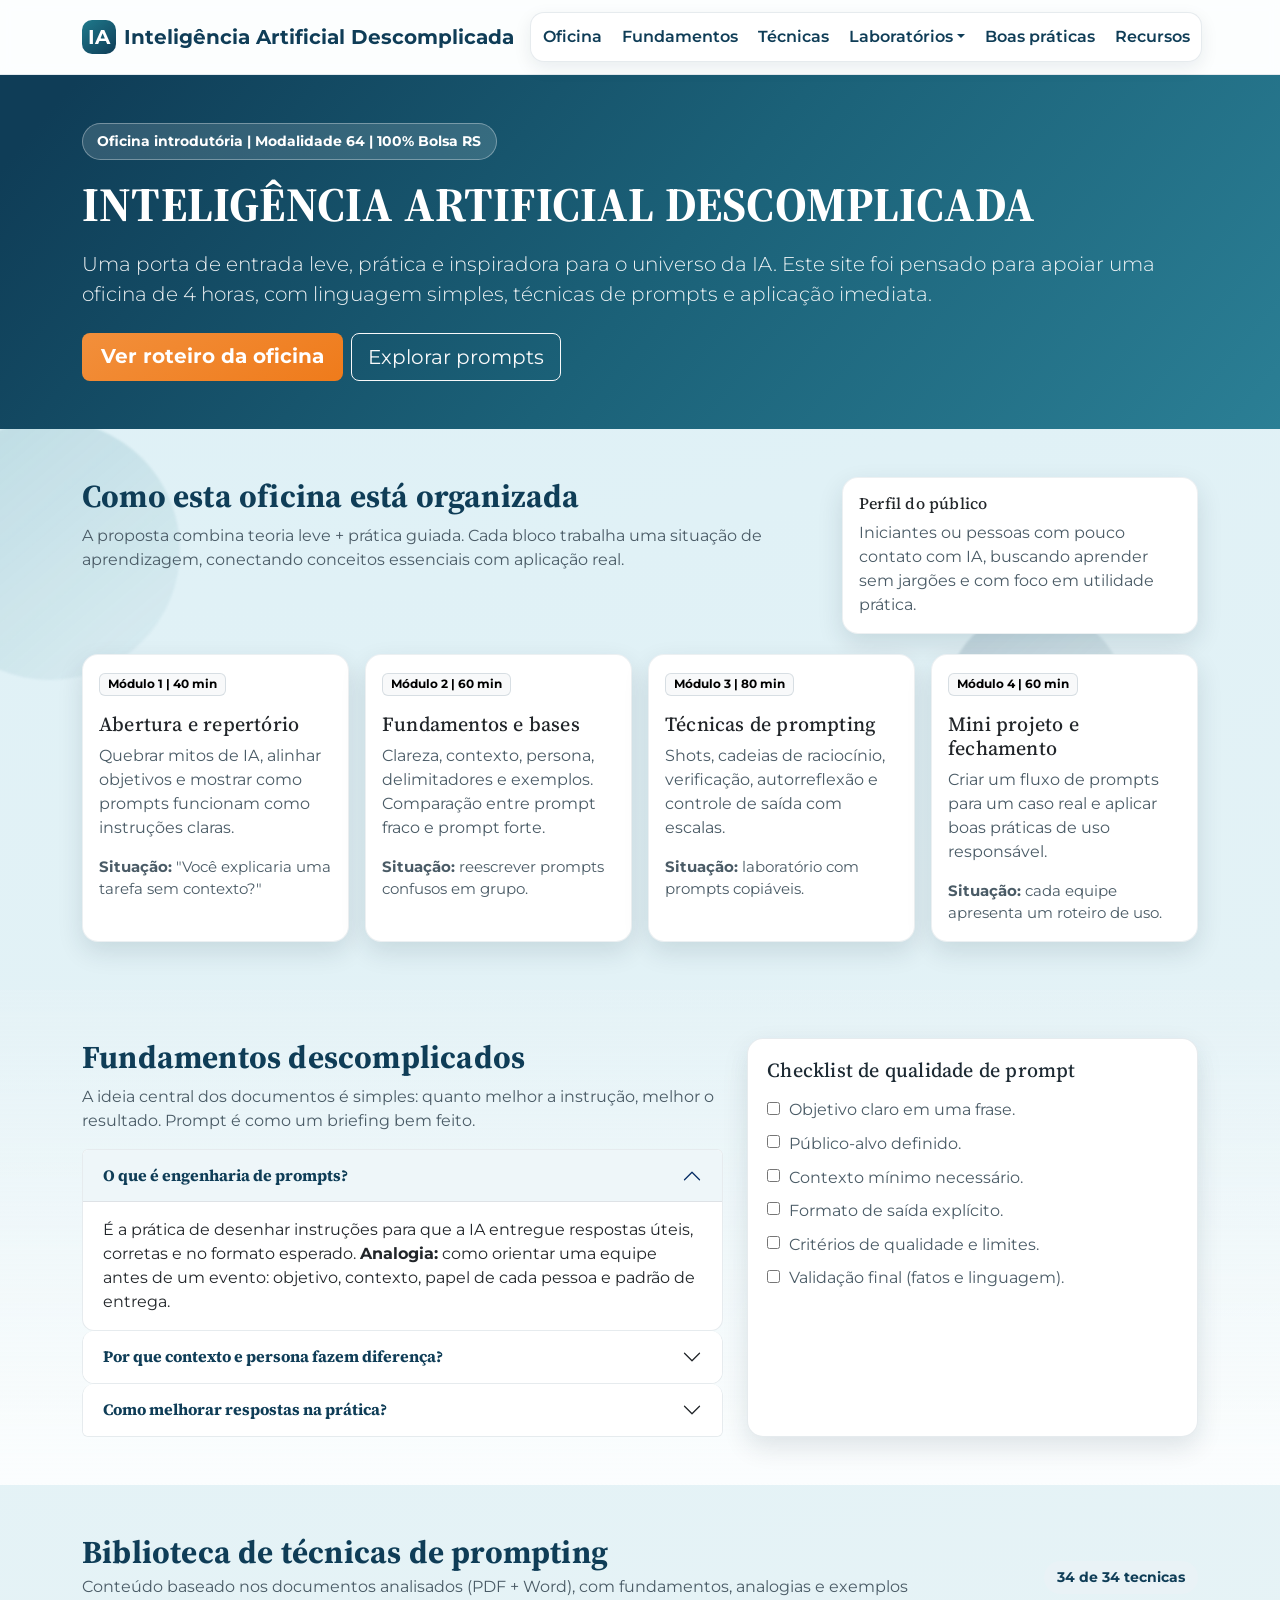
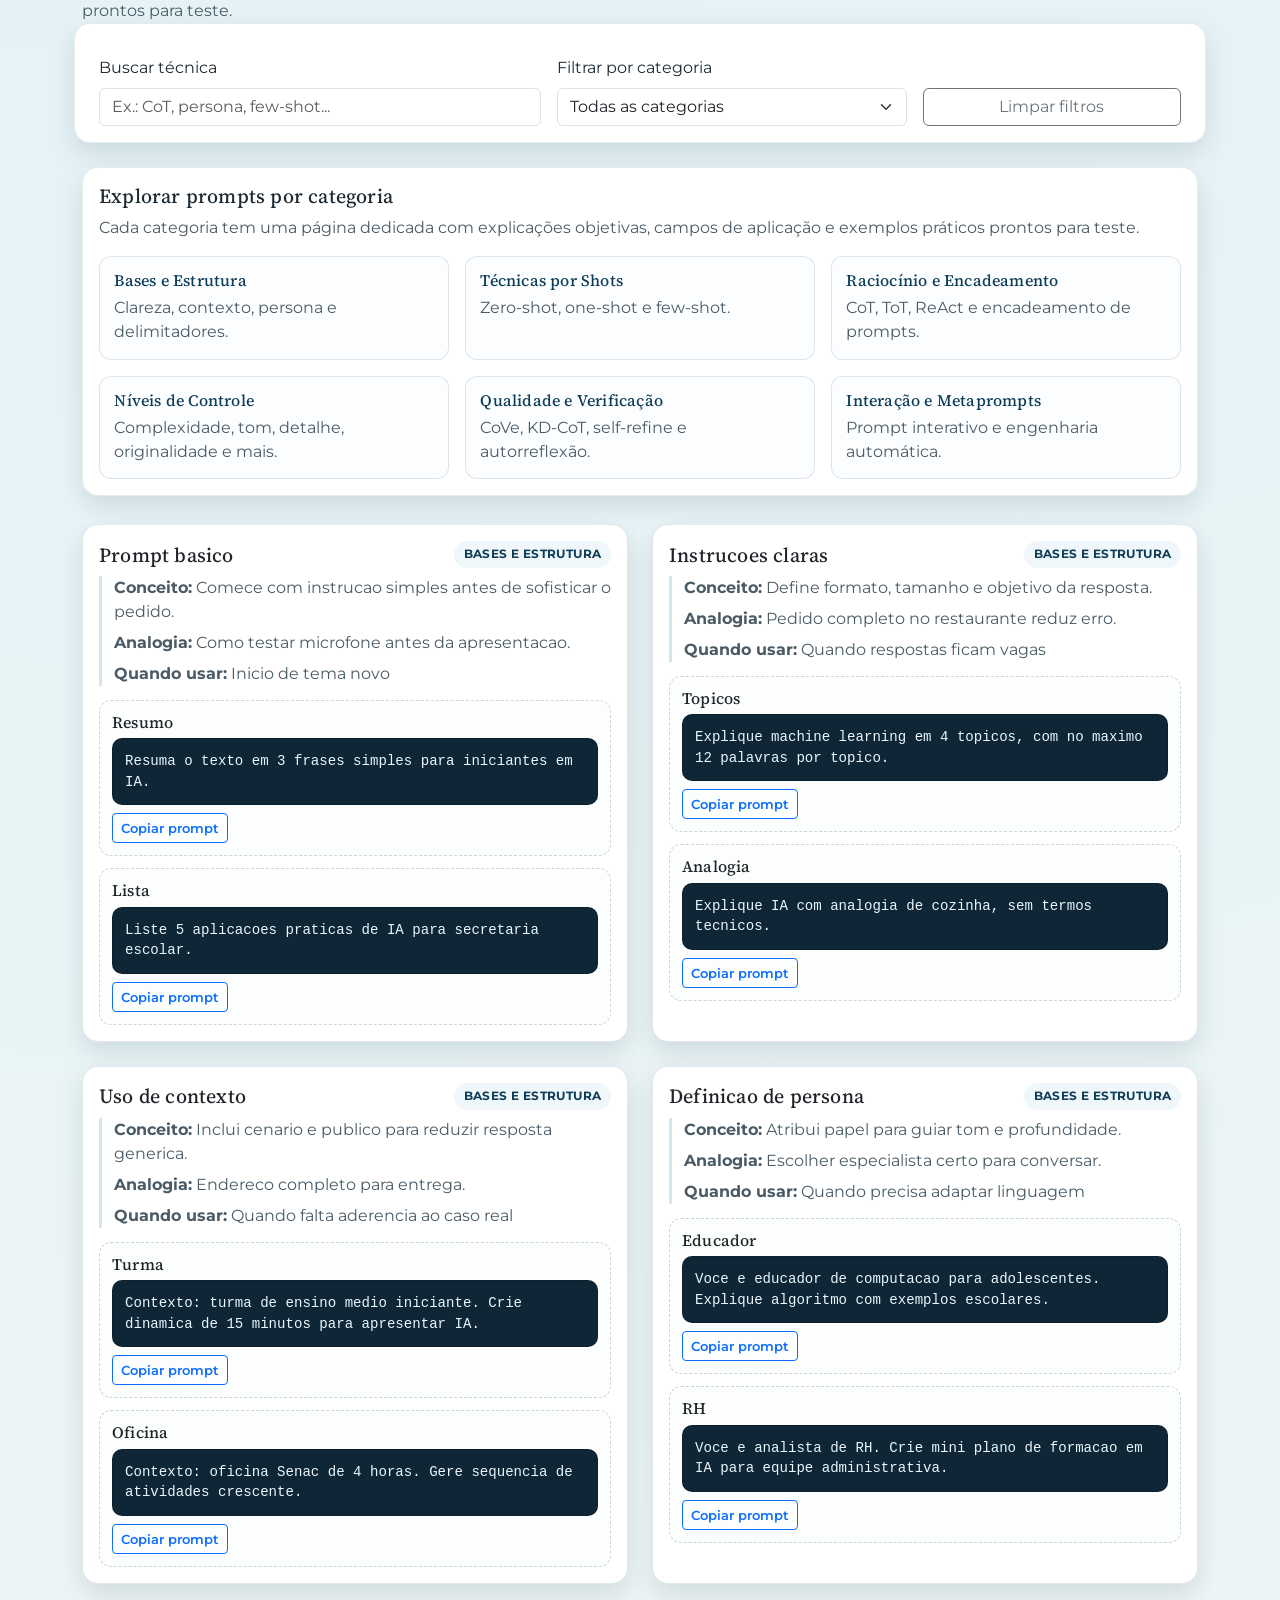
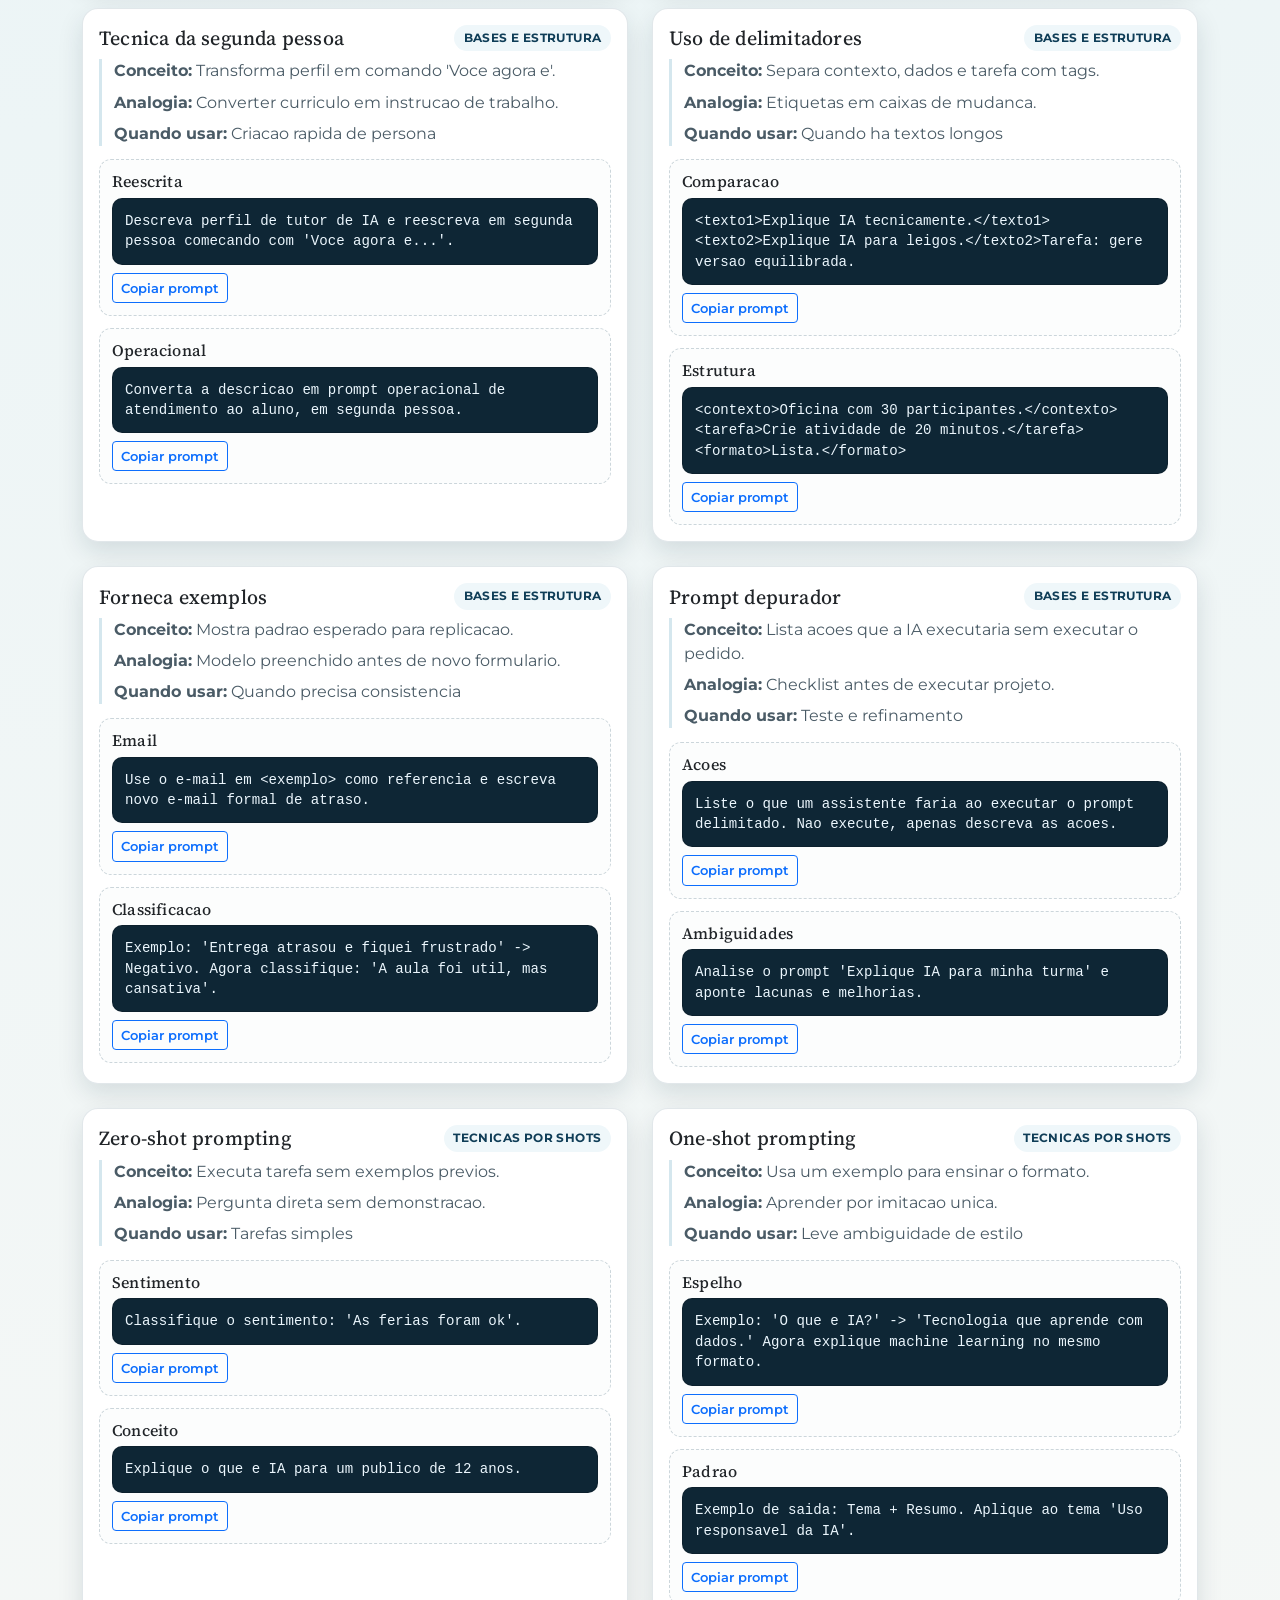
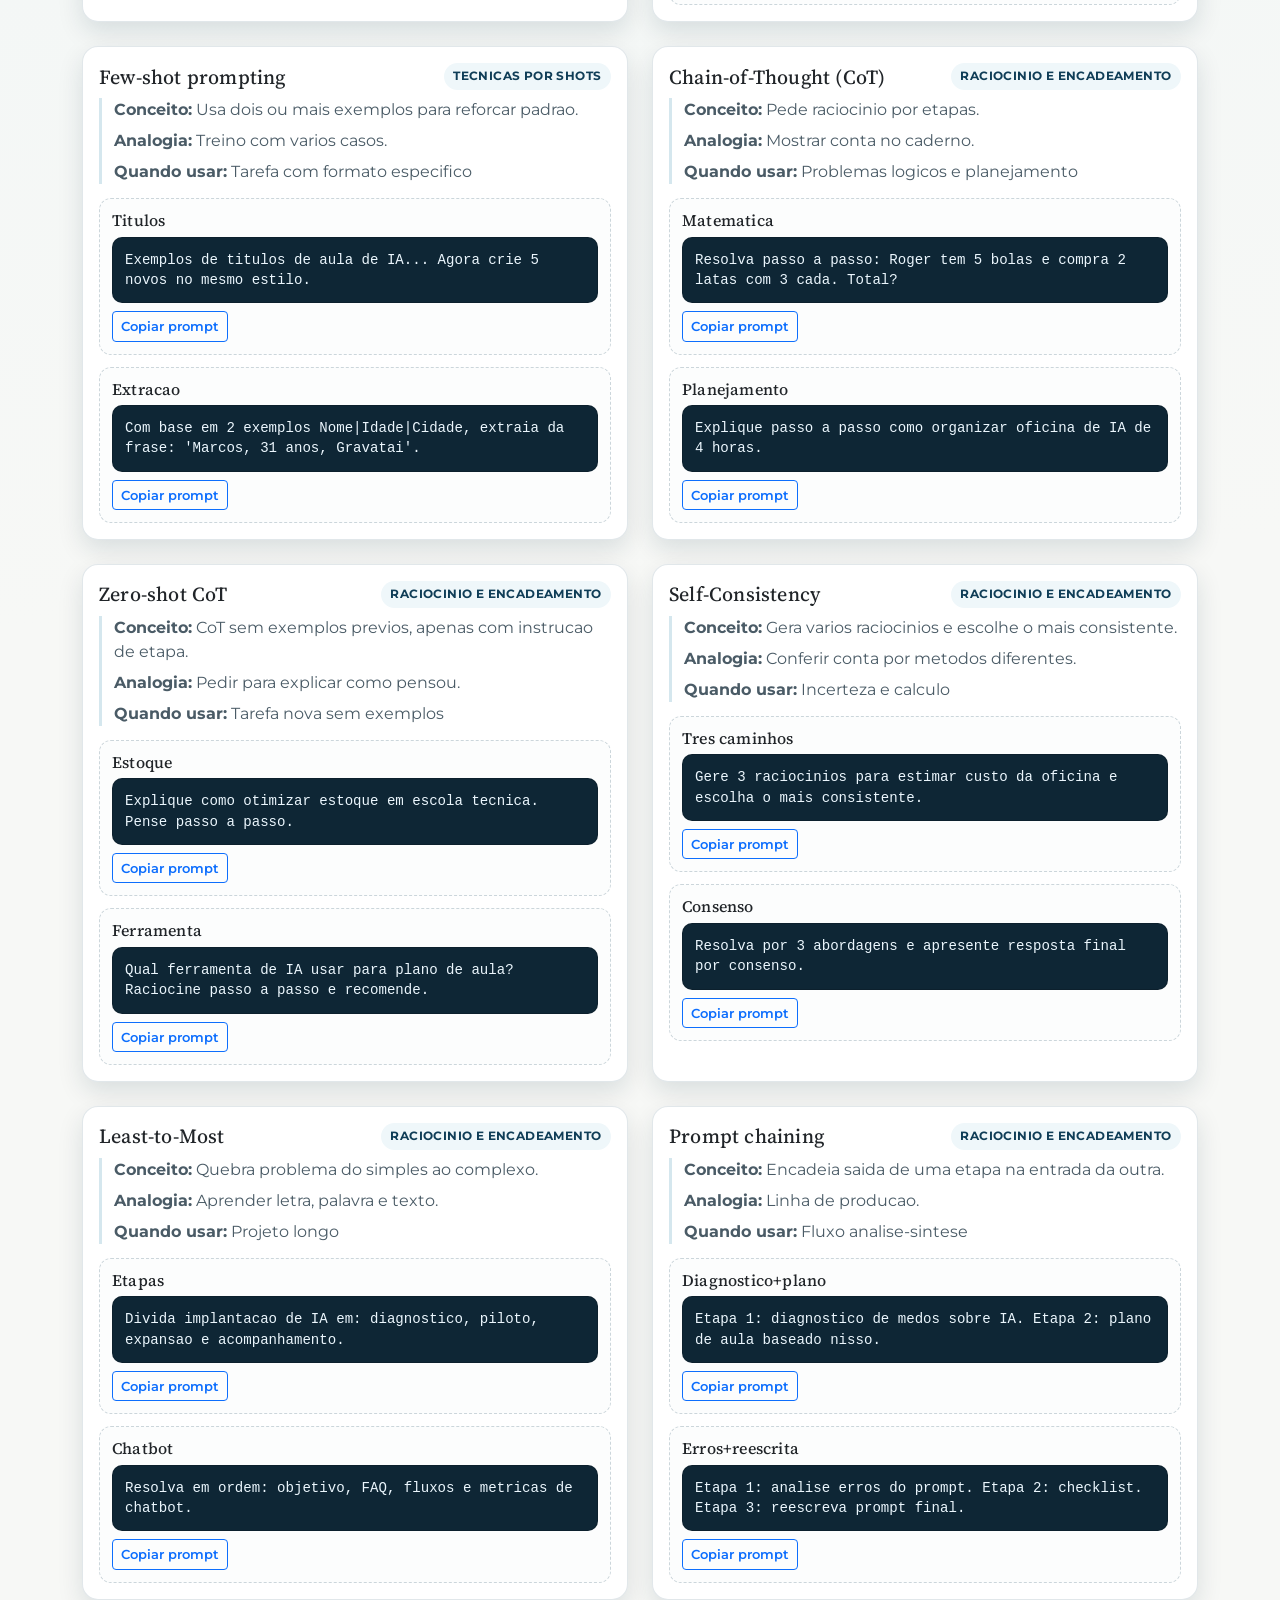
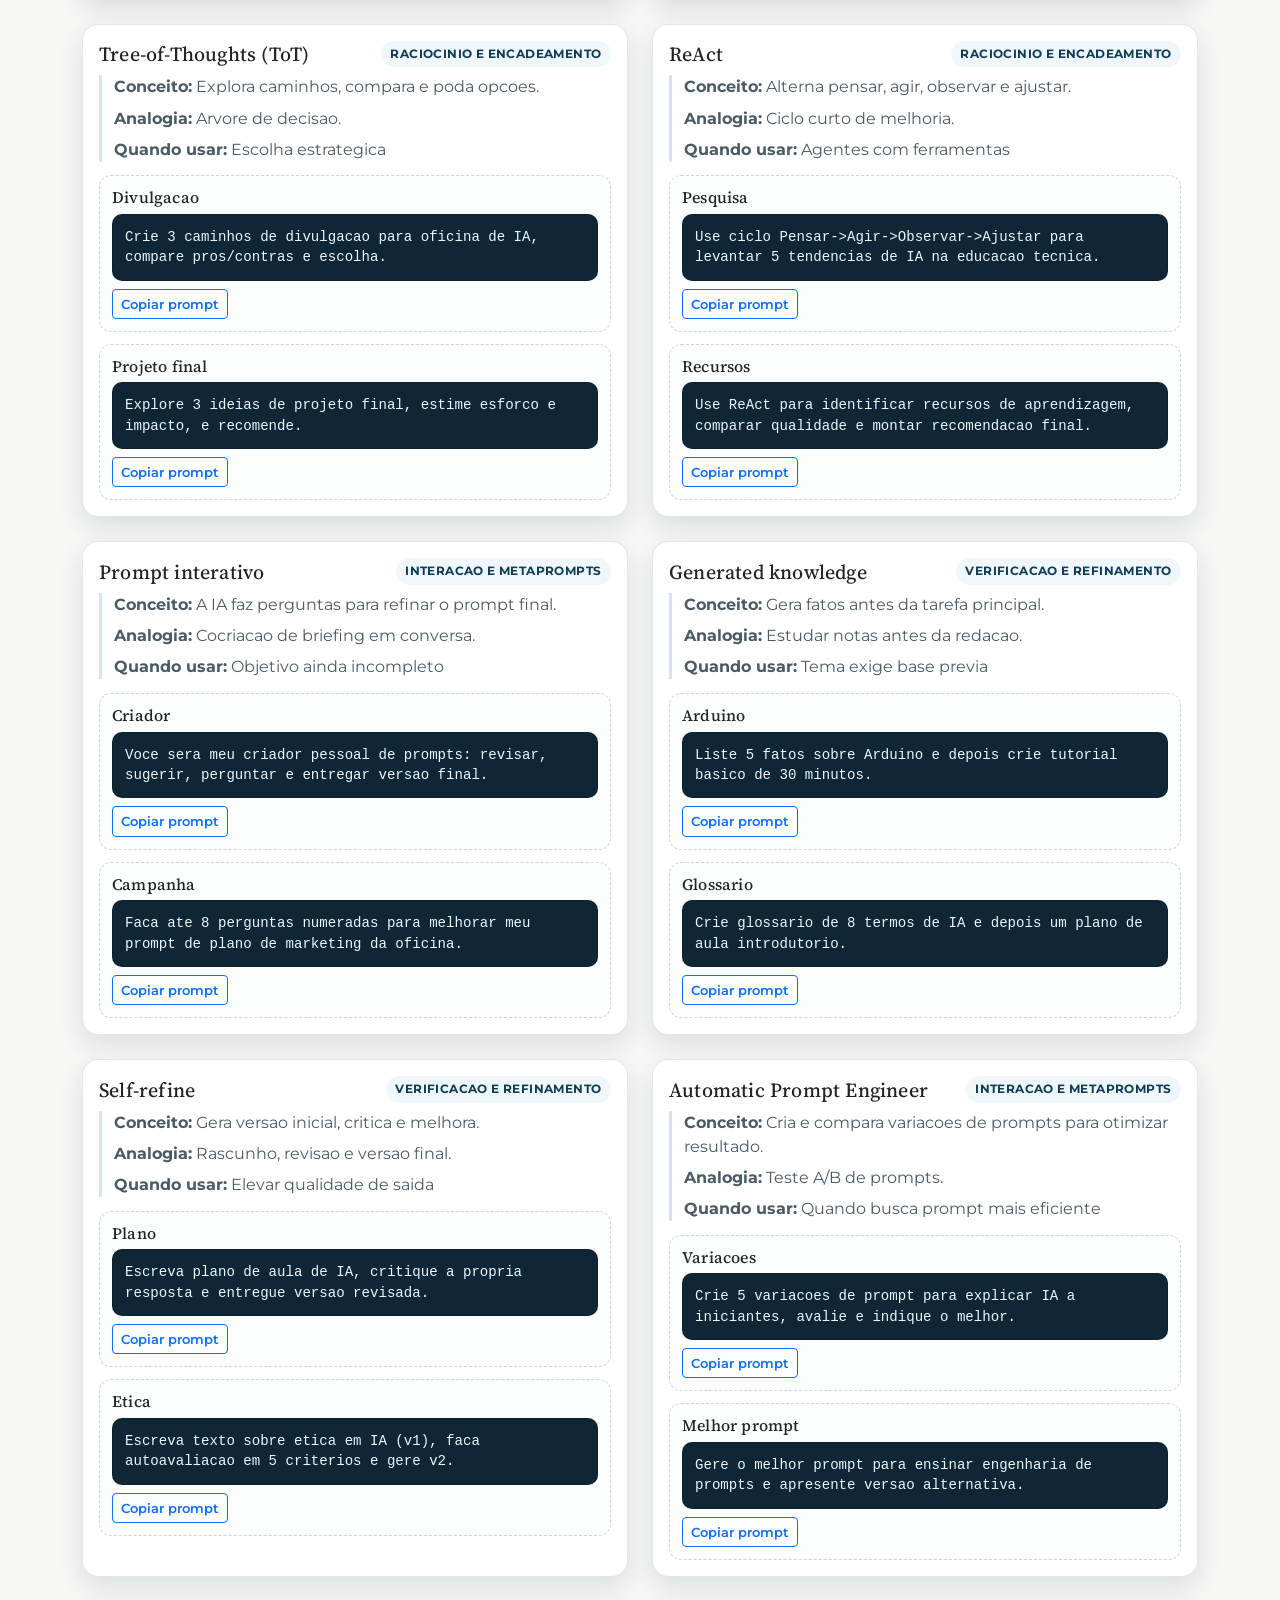
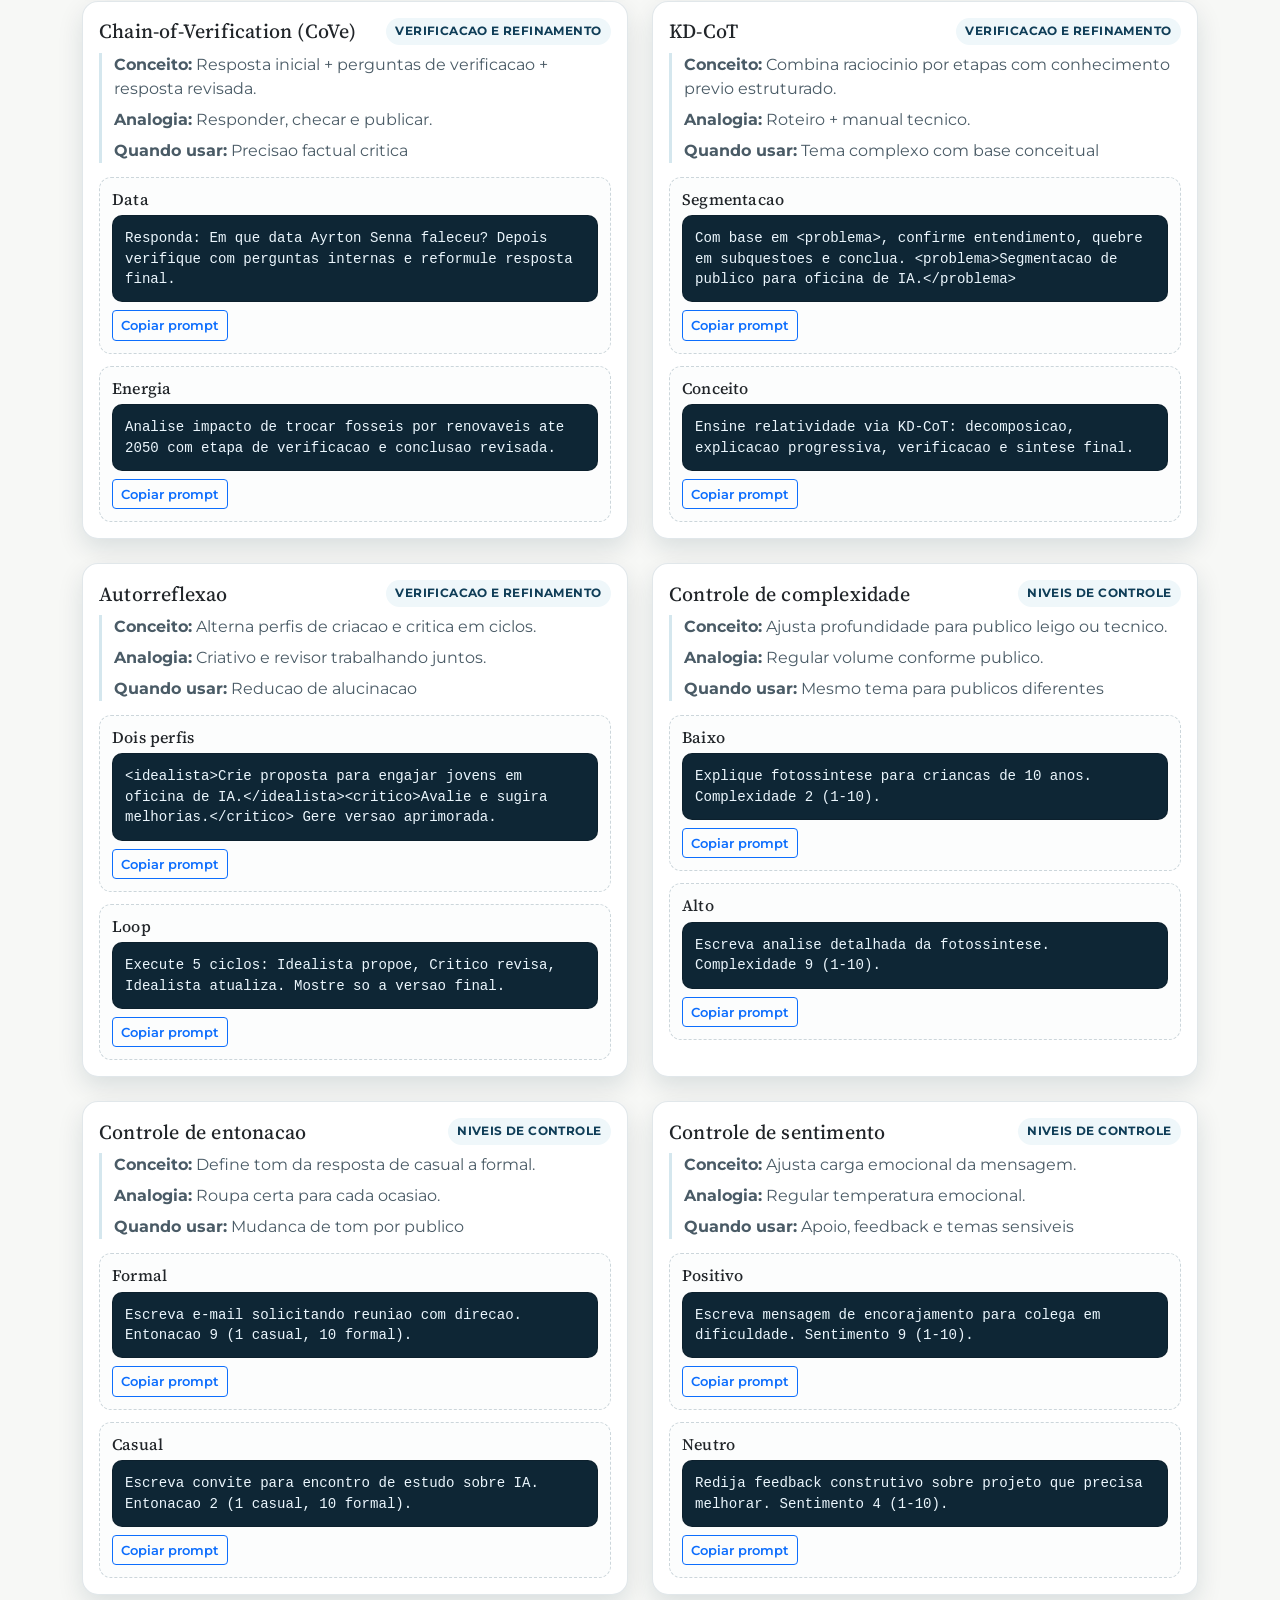
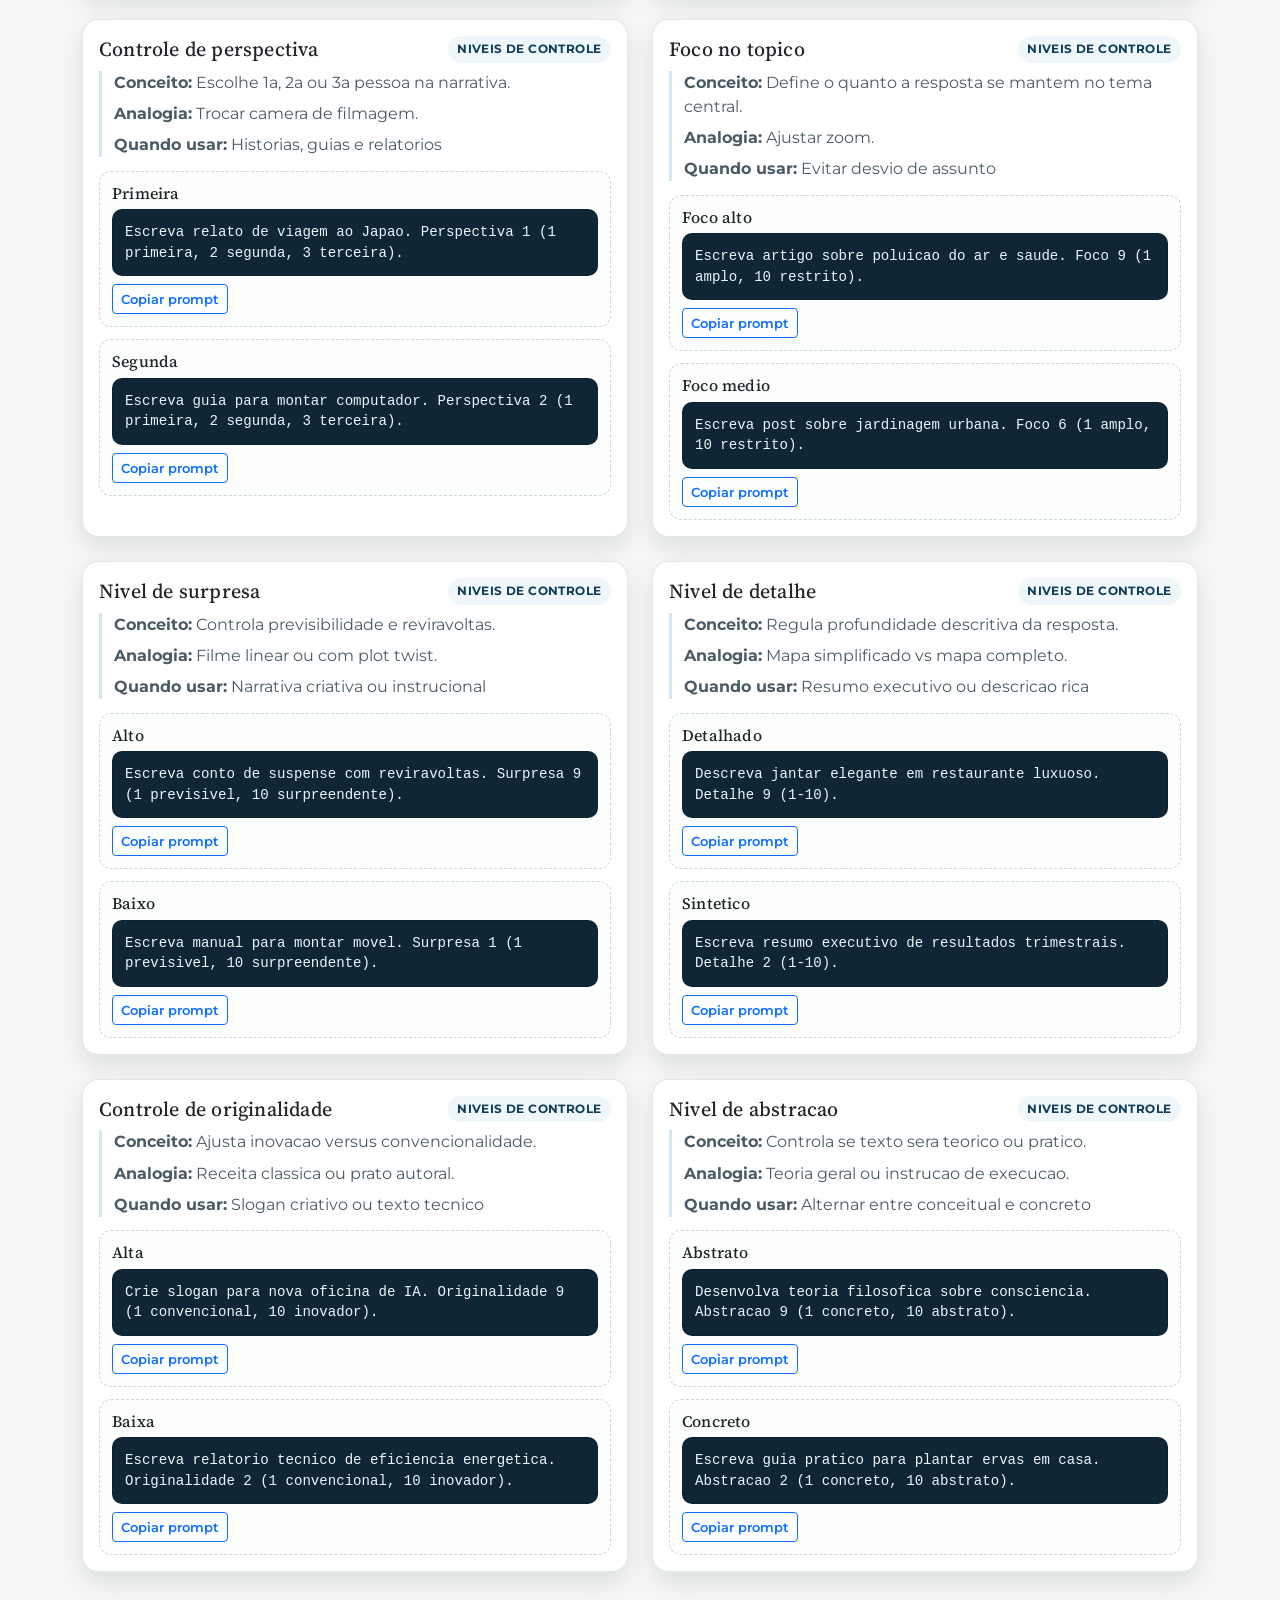
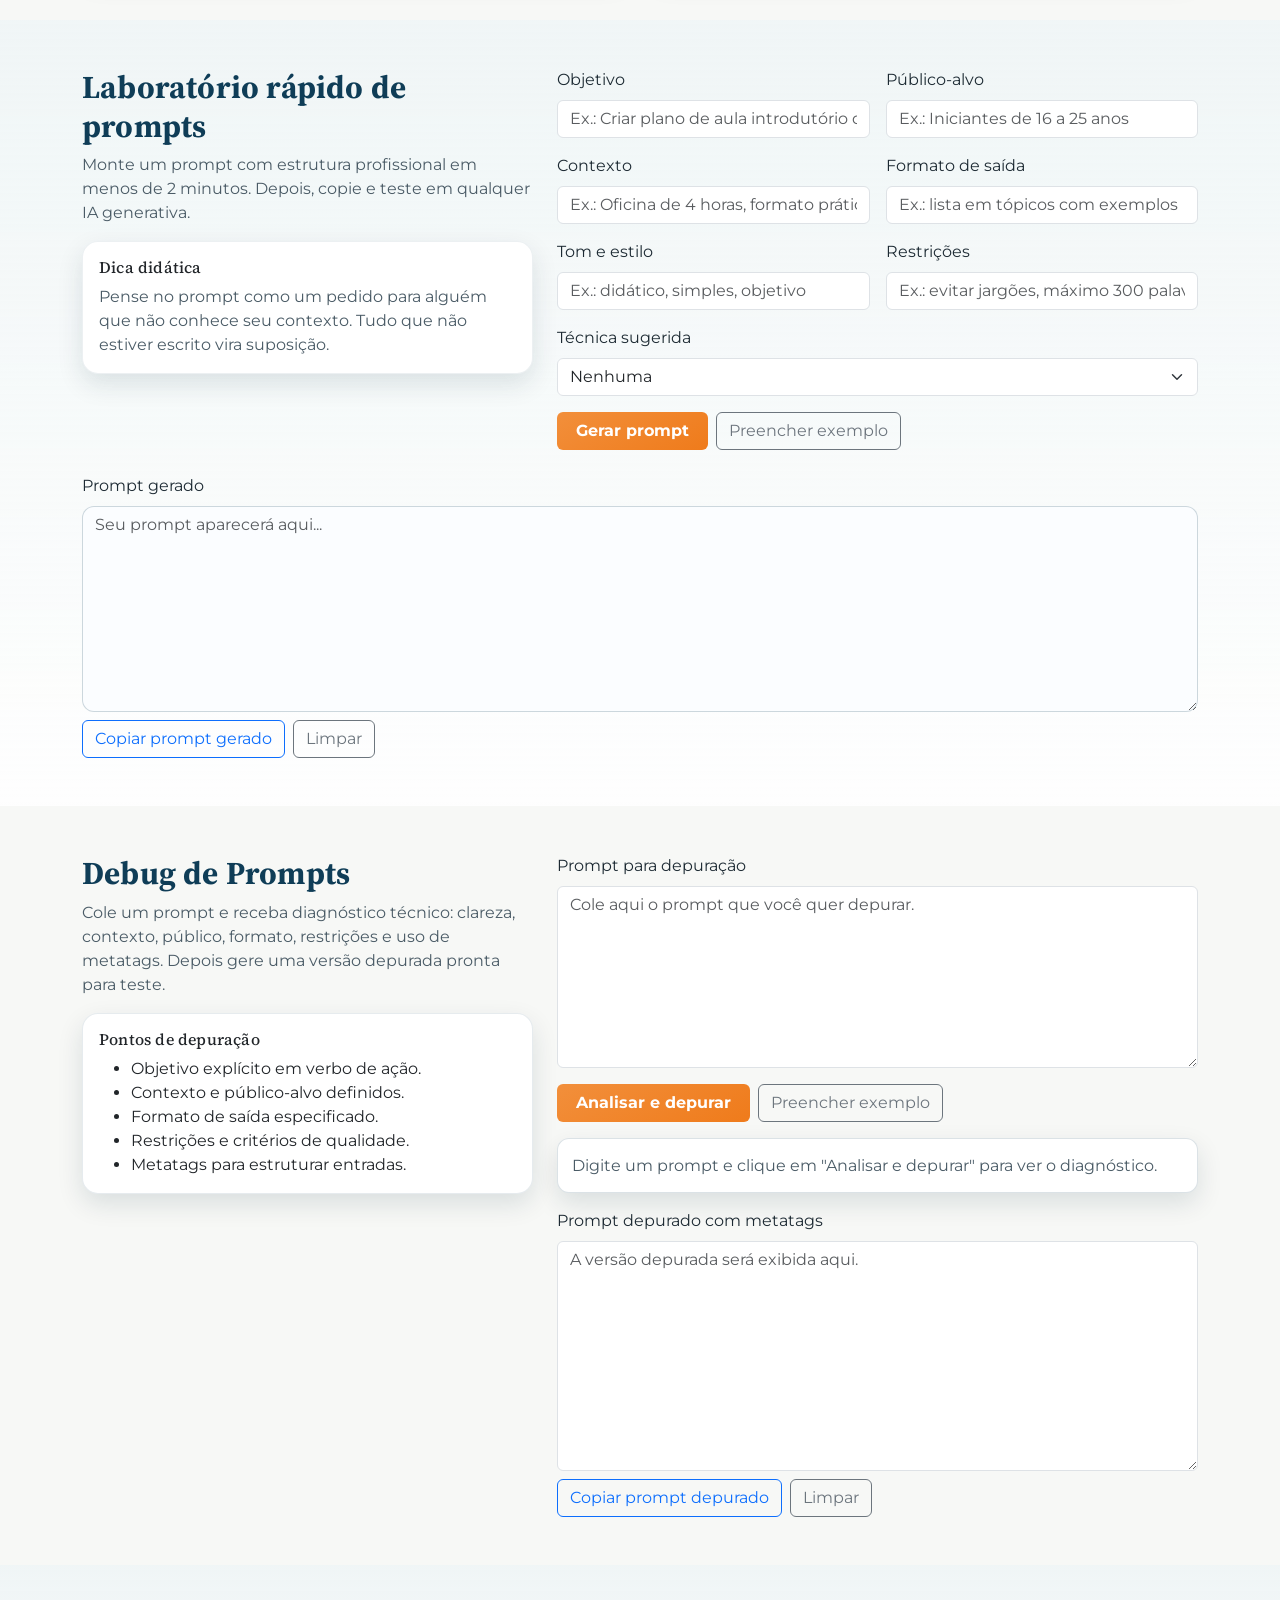
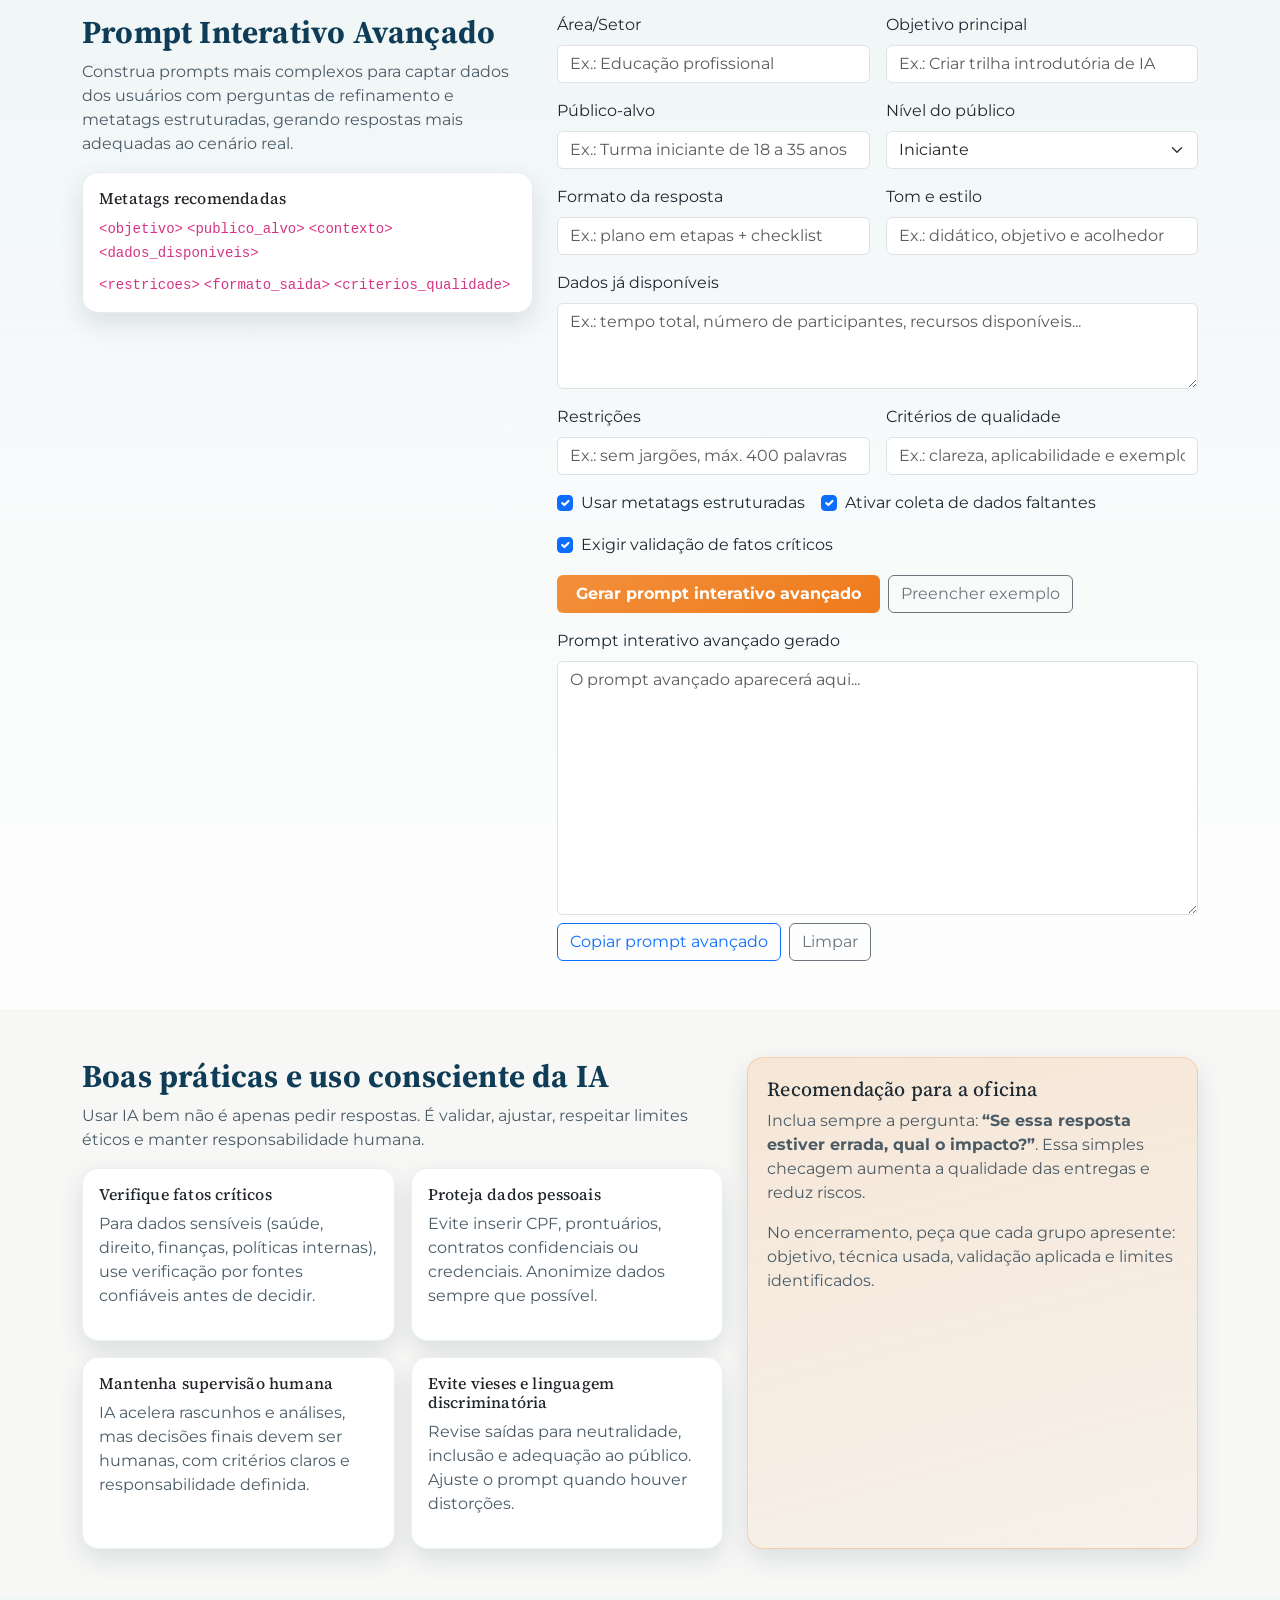
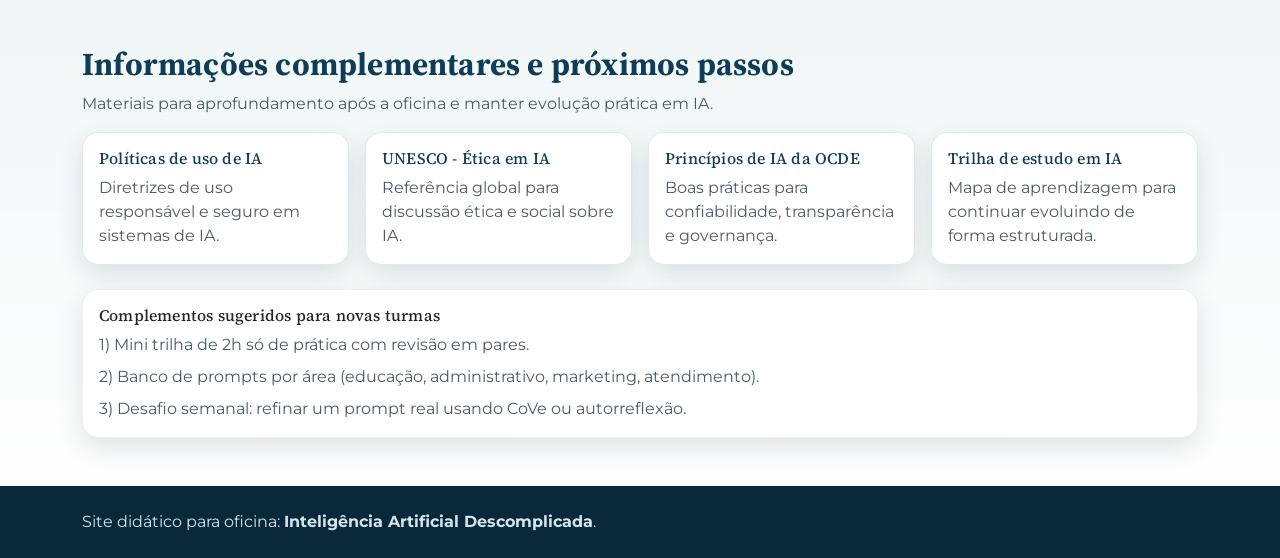
==== index.html @ 1cd5e303 "Add files via upload" ====
<!DOCTYPE html>
<html lang="pt-BR">
<head>
  <meta charset="UTF-8" />
  <meta name="viewport" content="width=device-width, initial-scale=1.0" />
  <title>Inteligência Artificial Descomplicada | Oficina</title>
  <meta name="description" content="Site de apoio para oficina introdutória de 4 horas sobre Inteligência Artificial Descomplicada, com técnicas de prompting, práticas e uso responsável." />

  <link rel="preconnect" href="https://fonts.googleapis.com" />
  <link rel="preconnect" href="https://fonts.gstatic.com" crossorigin />
  <link href="https://fonts.googleapis.com/css2?family=Montserrat:wght@400;500;600;700;800&family=Source+Serif+4:opsz,wght@8..60,400;8..60,600&display=swap" rel="stylesheet" />

  <link href="https://cdn.jsdelivr.net/npm/bootstrap@5.3.3/dist/css/bootstrap.min.css" rel="stylesheet" integrity="sha384-QWTKZyjpPEjISv5WaRU9OFeRpok6YctnYmDr5pNlyT2bRjXh0JMhjY6hW+ALEwIH" crossorigin="anonymous" />
  <link rel="stylesheet" href="css/estilos.css" />
</head>
<body>
  <div class="formas-fundo" aria-hidden="true">
    <span class="forma forma-1"></span>
    <span class="forma forma-2"></span>
    <span class="forma forma-3"></span>
  </div>

  <nav class="navbar navbar-expand-lg barra-topo sticky-top" aria-label="Navegação principal">
    <div class="container py-1">
      <a class="navbar-brand d-flex align-items-center gap-2" href="#inicio">
        <span class="marca-icone">IA</span>
        <span class="marca-texto">Inteligência Artificial Descomplicada</span>
      </a>
      <button class="navbar-toggler" type="button" data-bs-toggle="collapse" data-bs-target="#menuPrincipal" aria-controls="menuPrincipal" aria-expanded="false" aria-label="Abrir menu">
        <span class="navbar-toggler-icon"></span>
      </button>
      <div class="collapse navbar-collapse" id="menuPrincipal">
        <ul class="navbar-nav ms-auto mb-2 mb-lg-0 menu-principal">
          <li class="nav-item"><a class="nav-link" href="#oficina">Oficina</a></li>
          <li class="nav-item"><a class="nav-link" href="#fundamentos">Fundamentos</a></li>
          <li class="nav-item"><a class="nav-link" href="#tecnicas">Técnicas</a></li>
          <li class="nav-item dropdown">
            <a class="nav-link dropdown-toggle" href="#" role="button" data-bs-toggle="dropdown" aria-expanded="false">Laboratórios</a>
            <ul class="dropdown-menu menu-laboratorios">
              <li><a class="dropdown-item" href="#gerador">Laboratório rápido</a></li>
              <li><a class="dropdown-item" href="#debug-prompts">Debug de prompts</a></li>
              <li><a class="dropdown-item" href="#interativo-avancado">Interativo avançado</a></li>
            </ul>
          </li>
          <li class="nav-item"><a class="nav-link" href="#boas-praticas">Boas práticas</a></li>
          <li class="nav-item"><a class="nav-link" href="#recursos">Recursos</a></li>
        </ul>
      </div>
    </div>
  </nav>

  <header id="inicio" class="secao-hero">
    <div class="container py-5 py-lg-6">
      <div class="row align-items-center g-4">
        <div class="col-lg-12">
          <span class="etiqueta mb-3">Oficina introdutória | Modalidade 64 | 100% Bolsa RS</span>
          <h1 class="display-5 fw-bold mb-3">INTELIGÊNCIA ARTIFICIAL DESCOMPLICADA</h1>
          <p class="lead mb-4">Uma porta de entrada leve, prática e inspiradora para o universo da IA. Este site foi pensado para apoiar uma oficina de 4 horas, com linguagem simples, técnicas de prompts e aplicação imediata.</p>
          <div class="d-flex flex-wrap gap-2">
            <a href="#roteiro" class="btn btn-ia btn-lg">Ver roteiro da oficina</a>
            <a href="#tecnicas" class="btn btn-outline-light btn-lg">Explorar prompts</a>
          </div>
        </div>
      </div>
    </div>
  </header>

  <main>
    <section id="oficina" class="py-5">
      <div class="container">
        <div class="row g-4">
          <div class="col-lg-8">
            <h2 class="titulo-secao">Como esta oficina está organizada</h2>
            <p class="texto-secao">A proposta combina teoria leve + prática guiada. Cada bloco trabalha uma situação de aprendizagem, conectando conceitos essenciais com aplicação real.</p>
          </div>
          <div class="col-lg-4">
            <div class="card card-bloco h-100">
              <div class="card-body">
                <h3 class="h6">Perfil do público</h3>
                <p class="mb-0">Iniciantes ou pessoas com pouco contato com IA, buscando aprender sem jargões e com foco em utilidade prática.</p>
              </div>
            </div>
          </div>
        </div>

        <div id="roteiro" class="row g-3 mt-1">
          <div class="col-md-6 col-xl-3">
            <article class="card card-modulo h-100">
              <div class="card-body">
                <span class="badge text-bg-light">Módulo 1 | 40 min</span>
                <h3 class="h5 mt-3">Abertura e repertório</h3>
                <p>Quebrar mitos de IA, alinhar objetivos e mostrar como prompts funcionam como instruções claras.</p>
                <p class="mb-0 pequeno"><strong>Situação:</strong> "Você explicaria uma tarefa sem contexto?"</p>
              </div>
            </article>
          </div>
          <div class="col-md-6 col-xl-3">
            <article class="card card-modulo h-100">
              <div class="card-body">
                <span class="badge text-bg-light">Módulo 2 | 60 min</span>
                <h3 class="h5 mt-3">Fundamentos e bases</h3>
                <p>Clareza, contexto, persona, delimitadores e exemplos. Comparação entre prompt fraco e prompt forte.</p>
                <p class="mb-0 pequeno"><strong>Situação:</strong> reescrever prompts confusos em grupo.</p>
              </div>
            </article>
          </div>
          <div class="col-md-6 col-xl-3">
            <article class="card card-modulo h-100">
              <div class="card-body">
                <span class="badge text-bg-light">Módulo 3 | 80 min</span>
                <h3 class="h5 mt-3">Técnicas de prompting</h3>
                <p>Shots, cadeias de raciocínio, verificação, autorreflexão e controle de saída com escalas.</p>
                <p class="mb-0 pequeno"><strong>Situação:</strong> laboratório com prompts copiáveis.</p>
              </div>
            </article>
          </div>
          <div class="col-md-6 col-xl-3">
            <article class="card card-modulo h-100">
              <div class="card-body">
                <span class="badge text-bg-light">Módulo 4 | 60 min</span>
                <h3 class="h5 mt-3">Mini projeto e fechamento</h3>
                <p>Criar um fluxo de prompts para um caso real e aplicar boas práticas de uso responsável.</p>
                <p class="mb-0 pequeno"><strong>Situação:</strong> cada equipe apresenta um roteiro de uso.</p>
              </div>
            </article>
          </div>
        </div>
      </div>
    </section>

    <section id="fundamentos" class="py-5 secao-destaque-clara">
      <div class="container">
        <div class="row g-4 align-items-stretch">
          <div class="col-lg-7">
            <h2 class="titulo-secao">Fundamentos descomplicados</h2>
            <p class="texto-secao">A ideia central dos documentos é simples: quanto melhor a instrução, melhor o resultado. Prompt é como um briefing bem feito.</p>

            <div class="accordion" id="acordeaoFundamentos">
              <div class="accordion-item">
                <h3 class="accordion-header">
                  <button class="accordion-button" type="button" data-bs-toggle="collapse" data-bs-target="#fundamentoUm" aria-expanded="true" aria-controls="fundamentoUm">O que é engenharia de prompts?</button>
                </h3>
                <div id="fundamentoUm" class="accordion-collapse collapse show" data-bs-parent="#acordeaoFundamentos">
                  <div class="accordion-body">
                    É a prática de desenhar instruções para que a IA entregue respostas úteis, corretas e no formato esperado.
                    <strong>Analogia:</strong> como orientar uma equipe antes de um evento: objetivo, contexto, papel de cada pessoa e padrão de entrega.
                  </div>
                </div>
              </div>
              <div class="accordion-item">
                <h3 class="accordion-header">
                  <button class="accordion-button collapsed" type="button" data-bs-toggle="collapse" data-bs-target="#fundamentoDois" aria-expanded="false" aria-controls="fundamentoDois">Por que contexto e persona fazem diferença?</button>
                </h3>
                <div id="fundamentoDois" class="accordion-collapse collapse" data-bs-parent="#acordeaoFundamentos">
                  <div class="accordion-body">
                    Sem contexto, a IA responde de forma genérica. Com contexto e persona, a saída fica específica para o público. Exemplo: explicar IA para gestores é diferente de explicar para adolescentes.
                  </div>
                </div>
              </div>
              <div class="accordion-item">
                <h3 class="accordion-header">
                  <button class="accordion-button collapsed" type="button" data-bs-toggle="collapse" data-bs-target="#fundamentoTres" aria-expanded="false" aria-controls="fundamentoTres">Como melhorar respostas na prática?</button>
                </h3>
                <div id="fundamentoTres" class="accordion-collapse collapse" data-bs-parent="#acordeaoFundamentos">
                  <div class="accordion-body">
                    Use o ciclo <strong>escrever → testar → avaliar → refinar</strong>. Se necessário, aplique técnicas como CoVe (verificação) e autorreflexão para reduzir erros e alucinações.
                  </div>
                </div>
              </div>
            </div>
          </div>

          <div class="col-lg-5">
            <aside class="painel-checklist h-100">
              <h3 class="h5 mb-3">Checklist de qualidade de prompt</h3>
              <ul class="lista-checklist">
                <li><input type="checkbox" id="check1" /> <label for="check1">Objetivo claro em uma frase.</label></li>
                <li><input type="checkbox" id="check2" /> <label for="check2">Público-alvo definido.</label></li>
                <li><input type="checkbox" id="check3" /> <label for="check3">Contexto mínimo necessário.</label></li>
                <li><input type="checkbox" id="check4" /> <label for="check4">Formato de saída explícito.</label></li>
                <li><input type="checkbox" id="check5" /> <label for="check5">Critérios de qualidade e limites.</label></li>
                <li><input type="checkbox" id="check6" /> <label for="check6">Validação final (fatos e linguagem).</label></li>
              </ul>
            </aside>
          </div>
        </div>
      </div>
    </section>

    <section id="tecnicas" class="py-5">
      <div class="container">
        <div class="d-flex flex-wrap align-items-center justify-content-between gap-2 mb-3">
          <div>
            <h2 class="titulo-secao mb-1">Biblioteca de técnicas de prompting</h2>
            <p class="texto-secao mb-0">Conteúdo baseado nos documentos analisados (PDF + Word), com fundamentos, analogias e exemplos prontos para teste.</p>
          </div>
          <span class="selo-total" id="totalTecnicas">0 técnicas</span>
        </div>

        <div class="row g-3 filtros">
          <div class="col-md-6 col-lg-5">
            <label class="form-label" for="filtroBusca">Buscar técnica</label>
            <input class="form-control" id="filtroBusca" type="search" placeholder="Ex.: CoT, persona, few-shot..." />
          </div>
          <div class="col-md-6 col-lg-4">
            <label class="form-label" for="filtroCategoria">Filtrar por categoria</label>
            <select class="form-select" id="filtroCategoria">
              <option value="todas">Todas as categorias</option>
              <option value="bases">Bases e estrutura</option>
              <option value="shots">Técnicas por shots</option>
              <option value="raciocinio">Raciocínio e encadeamento</option>
              <option value="controle">Níveis de controle</option>
              <option value="qualidade">Verificação e refinamento</option>
              <option value="interacao">Interação e metaprompts</option>
            </select>
          </div>
          <div class="col-lg-3 d-flex align-items-end">
            <button id="botaoLimparFiltros" class="btn btn-outline-secondary w-100">Limpar filtros</button>
          </div>
        </div>

        <div class="secao-links-categoria mt-4">
          <h3 class="h5 mb-2">Explorar prompts por categoria</h3>
          <p class="mb-3">Cada categoria tem uma página dedicada com explicações objetivas, campos de aplicação e exemplos práticos prontos para teste.</p>
          <div class="row g-3">
            <div class="col-md-6 col-xl-4">
              <a class="link-categoria" href="categoria-bases.html">
                <h4 class="h6">Bases e Estrutura</h4>
                <p class="mb-0">Clareza, contexto, persona e delimitadores.</p>
              </a>
            </div>
            <div class="col-md-6 col-xl-4">
              <a class="link-categoria" href="categoria-shots.html">
                <h4 class="h6">Técnicas por Shots</h4>
                <p class="mb-0">Zero-shot, one-shot e few-shot.</p>
              </a>
            </div>
            <div class="col-md-6 col-xl-4">
              <a class="link-categoria" href="categoria-raciocinio.html">
                <h4 class="h6">Raciocínio e Encadeamento</h4>
                <p class="mb-0">CoT, ToT, ReAct e encadeamento de prompts.</p>
              </a>
            </div>
            <div class="col-md-6 col-xl-4">
              <a class="link-categoria" href="categoria-controle.html">
                <h4 class="h6">Níveis de Controle</h4>
                <p class="mb-0">Complexidade, tom, detalhe, originalidade e mais.</p>
              </a>
            </div>
            <div class="col-md-6 col-xl-4">
              <a class="link-categoria" href="categoria-qualidade.html">
                <h4 class="h6">Qualidade e Verificação</h4>
                <p class="mb-0">CoVe, KD-CoT, self-refine e autorreflexão.</p>
              </a>
            </div>
            <div class="col-md-6 col-xl-4">
              <a class="link-categoria" href="categoria-interacao.html">
                <h4 class="h6">Interação e Metaprompts</h4>
                <p class="mb-0">Prompt interativo e engenharia automática.</p>
              </a>
            </div>
          </div>
        </div>

        <div id="gradeTecnicas" class="row g-4 mt-1"></div>
      </div>
    </section>

    <section id="gerador" class="py-5 secao-destaque-clara">
      <div class="container">
        <div class="row g-4 align-items-start">
          <div class="col-lg-5">
            <h2 class="titulo-secao">Laboratório rápido de prompts</h2>
            <p class="texto-secao">Monte um prompt com estrutura profissional em menos de 2 minutos. Depois, copie e teste em qualquer IA generativa.</p>
            <div class="card card-bloco cartao-dica">
              <div class="card-body">
                <h3 class="h6">Dica didática</h3>
                <p class="mb-0">Pense no prompt como um pedido para alguém que não conhece seu contexto. Tudo que não estiver escrito vira suposição.</p>
              </div>
            </div>
          </div>

          <div class="col-lg-7">
            <form id="formularioGerador" class="row g-3" novalidate>
              <div class="col-md-6">
                <label for="campoObjetivo" class="form-label">Objetivo</label>
                <input type="text" class="form-control" id="campoObjetivo" placeholder="Ex.: Criar plano de aula introdutório de IA" required />
              </div>
              <div class="col-md-6">
                <label for="campoPublico" class="form-label">Público-alvo</label>
                <input type="text" class="form-control" id="campoPublico" placeholder="Ex.: Iniciantes de 16 a 25 anos" required />
              </div>
              <div class="col-md-6">
                <label for="campoContexto" class="form-label">Contexto</label>
                <input type="text" class="form-control" id="campoContexto" placeholder="Ex.: Oficina de 4 horas, formato prático" />
              </div>
              <div class="col-md-6">
                <label for="campoFormato" class="form-label">Formato de saída</label>
                <input type="text" class="form-control" id="campoFormato" placeholder="Ex.: lista em tópicos com exemplos" />
              </div>
              <div class="col-md-6">
                <label for="campoTom" class="form-label">Tom e estilo</label>
                <input type="text" class="form-control" id="campoTom" placeholder="Ex.: didático, simples, objetivo" />
              </div>
              <div class="col-md-6">
                <label for="campoRestricoes" class="form-label">Restrições</label>
                <input type="text" class="form-control" id="campoRestricoes" placeholder="Ex.: evitar jargões, máximo 300 palavras" />
              </div>
              <div class="col-12">
                <label for="campoTecnica" class="form-label">Técnica sugerida</label>
                <select id="campoTecnica" class="form-select">
                  <option value="Nenhuma">Nenhuma</option>
                  <option value="Zero-shot">Zero-shot</option>
                  <option value="Few-shot">Few-shot</option>
                  <option value="CoT">Chain-of-Thought (CoT)</option>
                  <option value="CoVe">Chain-of-Verification (CoVe)</option>
                  <option value="Autorreflexão">Autorreflexão</option>
                  <option value="Prompt Interativo">Prompt Interativo</option>
                </select>
              </div>
              <div class="col-12 d-flex flex-wrap gap-2">
                <button type="submit" class="btn btn-ia">Gerar prompt</button>
                <button type="button" id="botaoExemploGerador" class="btn btn-outline-secondary">Preencher exemplo</button>
              </div>
            </form>
          </div>
        </div>

        <div class="row mt-4">
          <div class="col-12">
            <label class="form-label" for="saidaPrompt">Prompt gerado</label>
            <textarea id="saidaPrompt" class="form-control" rows="8" placeholder="Seu prompt aparecerá aqui..."></textarea>
            <div class="d-flex flex-wrap gap-2 mt-2">
              <button type="button" id="botaoCopiarPromptGerado" class="btn btn-outline-primary">Copiar prompt gerado</button>
              <button type="button" id="botaoLimparPromptGerado" class="btn btn-outline-secondary">Limpar</button>
            </div>
          </div>
        </div>
      </div>
    </section>

    <section id="debug-prompts" class="py-5">
      <div class="container">
        <div class="row g-4 align-items-start">
          <div class="col-lg-5">
            <h2 class="titulo-secao">Debug de Prompts</h2>
            <p class="texto-secao">Cole um prompt e receba diagnóstico técnico: clareza, contexto, público, formato, restrições e uso de metatags. Depois gere uma versão depurada pronta para teste.</p>
            <div class="card card-bloco bloco-laboratorio">
              <div class="card-body">
                <h3 class="h6">Pontos de depuração</h3>
                <ul class="mb-0">
                  <li>Objetivo explícito em verbo de ação.</li>
                  <li>Contexto e público-alvo definidos.</li>
                  <li>Formato de saída especificado.</li>
                  <li>Restrições e critérios de qualidade.</li>
                  <li>Metatags para estruturar entradas.</li>
                </ul>
              </div>
            </div>
          </div>

          <div class="col-lg-7">
            <div class="row g-3">
              <div class="col-12">
                <label class="form-label" for="entradaPromptDebug">Prompt para depuração</label>
                <textarea id="entradaPromptDebug" class="form-control" rows="7" placeholder="Cole aqui o prompt que você quer depurar."></textarea>
              </div>
              <div class="col-12 d-flex flex-wrap gap-2">
                <button type="button" id="botaoAnalisarPromptDebug" class="btn btn-ia">Analisar e depurar</button>
                <button type="button" id="botaoExemploPromptDebug" class="btn btn-outline-secondary">Preencher exemplo</button>
              </div>
              <div class="col-12">
                <div class="caixa-diagnostico" id="saidaDiagnosticoPromptDebug">
                  Digite um prompt e clique em "Analisar e depurar" para ver o diagnóstico.
                </div>
              </div>
              <div class="col-12">
                <label class="form-label" for="saidaPromptDepurado">Prompt depurado com metatags</label>
                <textarea id="saidaPromptDepurado" class="form-control" rows="9" placeholder="A versão depurada será exibida aqui."></textarea>
                <div class="d-flex flex-wrap gap-2 mt-2">
                  <button type="button" id="botaoCopiarPromptDepurado" class="btn btn-outline-primary">Copiar prompt depurado</button>
                  <button type="button" id="botaoLimparPromptDepurado" class="btn btn-outline-secondary">Limpar</button>
                </div>
              </div>
            </div>
          </div>
        </div>
      </div>
    </section>

    <section id="interativo-avancado" class="py-5 secao-destaque-clara">
      <div class="container">
        <div class="row g-4 align-items-start">
          <div class="col-lg-5">
            <h2 class="titulo-secao">Prompt Interativo Avançado</h2>
            <p class="texto-secao">Construa prompts mais complexos para captar dados dos usuários com perguntas de refinamento e metatags estruturadas, gerando respostas mais adequadas ao cenário real.</p>
            <div class="card card-bloco bloco-laboratorio">
              <div class="card-body">
                <h3 class="h6">Metatags recomendadas</h3>
                <p class="mb-2"><code>&lt;objetivo&gt;</code> <code>&lt;publico_alvo&gt;</code> <code>&lt;contexto&gt;</code> <code>&lt;dados_disponiveis&gt;</code></p>
                <p class="mb-0"><code>&lt;restricoes&gt;</code> <code>&lt;formato_saida&gt;</code> <code>&lt;criterios_qualidade&gt;</code></p>
              </div>
            </div>
          </div>

          <div class="col-lg-7">
            <form id="formularioInterativoAvancado" class="row g-3" novalidate>
              <div class="col-md-6">
                <label class="form-label" for="campoSetorInterativo">Área/Setor</label>
                <input type="text" class="form-control" id="campoSetorInterativo" placeholder="Ex.: Educação profissional" />
              </div>
              <div class="col-md-6">
                <label class="form-label" for="campoObjetivoInterativo">Objetivo principal</label>
                <input type="text" class="form-control" id="campoObjetivoInterativo" placeholder="Ex.: Criar trilha introdutória de IA" />
              </div>
              <div class="col-md-6">
                <label class="form-label" for="campoPublicoInterativo">Público-alvo</label>
                <input type="text" class="form-control" id="campoPublicoInterativo" placeholder="Ex.: Turma iniciante de 18 a 35 anos" />
              </div>
              <div class="col-md-6">
                <label class="form-label" for="campoNivelInterativo">Nível do público</label>
                <select class="form-select" id="campoNivelInterativo">
                  <option value="iniciante">Iniciante</option>
                  <option value="intermediario">Intermediário</option>
                  <option value="avancado">Avançado</option>
                </select>
              </div>
              <div class="col-md-6">
                <label class="form-label" for="campoFormatoInterativo">Formato da resposta</label>
                <input type="text" class="form-control" id="campoFormatoInterativo" placeholder="Ex.: plano em etapas + checklist" />
              </div>
              <div class="col-md-6">
                <label class="form-label" for="campoTomInterativo">Tom e estilo</label>
                <input type="text" class="form-control" id="campoTomInterativo" placeholder="Ex.: didático, objetivo e acolhedor" />
              </div>
              <div class="col-12">
                <label class="form-label" for="campoDadosInterativo">Dados já disponíveis</label>
                <textarea id="campoDadosInterativo" class="form-control" rows="3" placeholder="Ex.: tempo total, número de participantes, recursos disponíveis..."></textarea>
              </div>
              <div class="col-md-6">
                <label class="form-label" for="campoRestricoesInterativo">Restrições</label>
                <input type="text" class="form-control" id="campoRestricoesInterativo" placeholder="Ex.: sem jargões, máx. 400 palavras" />
              </div>
              <div class="col-md-6">
                <label class="form-label" for="campoCriteriosInterativo">Critérios de qualidade</label>
                <input type="text" class="form-control" id="campoCriteriosInterativo" placeholder="Ex.: clareza, aplicabilidade e exemplos reais" />
              </div>
              <div class="col-12 d-flex flex-wrap gap-3">
                <div class="form-check">
                  <input class="form-check-input" type="checkbox" id="checkMetatagsInterativo" checked />
                  <label class="form-check-label" for="checkMetatagsInterativo">Usar metatags estruturadas</label>
                </div>
                <div class="form-check">
                  <input class="form-check-input" type="checkbox" id="checkColetaInterativo" checked />
                  <label class="form-check-label" for="checkColetaInterativo">Ativar coleta de dados faltantes</label>
                </div>
                <div class="form-check">
                  <input class="form-check-input" type="checkbox" id="checkValidacaoInterativo" checked />
                  <label class="form-check-label" for="checkValidacaoInterativo">Exigir validação de fatos críticos</label>
                </div>
              </div>
              <div class="col-12 d-flex flex-wrap gap-2">
                <button type="submit" class="btn btn-ia">Gerar prompt interativo avançado</button>
                <button type="button" id="botaoExemploInterativoAvancado" class="btn btn-outline-secondary">Preencher exemplo</button>
              </div>
            </form>

            <div class="mt-3">
              <label class="form-label" for="saidaInterativoAvancado">Prompt interativo avançado gerado</label>
              <textarea id="saidaInterativoAvancado" class="form-control" rows="10" placeholder="O prompt avançado aparecerá aqui..."></textarea>
              <div class="d-flex flex-wrap gap-2 mt-2">
                <button type="button" id="botaoCopiarInterativoAvancado" class="btn btn-outline-primary">Copiar prompt avançado</button>
                <button type="button" id="botaoLimparInterativoAvancado" class="btn btn-outline-secondary">Limpar</button>
              </div>
            </div>
          </div>
        </div>
      </div>
    </section>

    <section id="boas-praticas" class="py-5">
      <div class="container">
        <div class="row g-4">
          <div class="col-lg-7">
            <h2 class="titulo-secao">Boas práticas e uso consciente da IA</h2>
            <p class="texto-secao">Usar IA bem não é apenas pedir respostas. É validar, ajustar, respeitar limites éticos e manter responsabilidade humana.</p>
            <div class="row g-3">
              <div class="col-md-6">
                <article class="card card-pratica h-100">
                  <div class="card-body">
                    <h3 class="h6">Verifique fatos críticos</h3>
                    <p>Para dados sensíveis (saúde, direito, finanças, políticas internas), use verificação por fontes confiáveis antes de decidir.</p>
                  </div>
                </article>
              </div>
              <div class="col-md-6">
                <article class="card card-pratica h-100">
                  <div class="card-body">
                    <h3 class="h6">Proteja dados pessoais</h3>
                    <p>Evite inserir CPF, prontuários, contratos confidenciais ou credenciais. Anonimize dados sempre que possível.</p>
                  </div>
                </article>
              </div>
              <div class="col-md-6">
                <article class="card card-pratica h-100">
                  <div class="card-body">
                    <h3 class="h6">Mantenha supervisão humana</h3>
                    <p>IA acelera rascunhos e análises, mas decisões finais devem ser humanas, com critérios claros e responsabilidade definida.</p>
                  </div>
                </article>
              </div>
              <div class="col-md-6">
                <article class="card card-pratica h-100">
                  <div class="card-body">
                    <h3 class="h6">Evite vieses e linguagem discriminatória</h3>
                    <p>Revise saídas para neutralidade, inclusão e adequação ao público. Ajuste o prompt quando houver distorções.</p>
                  </div>
                </article>
              </div>
            </div>
          </div>
          <div class="col-lg-5">
            <aside class="painel-riscos h-100">
              <h3 class="h5">Recomendação para a oficina</h3>
              <p>Inclua sempre a pergunta: <strong>“Se essa resposta estiver errada, qual o impacto?”</strong>. Essa simples checagem aumenta a qualidade das entregas e reduz riscos.</p>
              <p class="mb-0">No encerramento, peça que cada grupo apresente: objetivo, técnica usada, validação aplicada e limites identificados.</p>
            </aside>
          </div>
        </div>
      </div>
    </section>

    <section id="recursos" class="py-5 secao-destaque-clara">
      <div class="container">
        <h2 class="titulo-secao">Informações complementares e próximos passos</h2>
        <p class="texto-secao">Materiais para aprofundamento após a oficina e manter evolução prática em IA.</p>

        <div class="row g-3">
          <div class="col-md-6 col-xl-3">
            <a class="link-recurso" href="https://openai.com/policies/usage-policies/" target="_blank" rel="noopener noreferrer">
              <h3 class="h6">Políticas de uso de IA</h3>
              <p class="mb-0">Diretrizes de uso responsável e seguro em sistemas de IA.</p>
            </a>
          </div>
          <div class="col-md-6 col-xl-3">
            <a class="link-recurso" href="https://www.unesco.org/en/artificial-intelligence/recommendation-ethics" target="_blank" rel="noopener noreferrer">
              <h3 class="h6">UNESCO - Ética em IA</h3>
              <p class="mb-0">Referência global para discussão ética e social sobre IA.</p>
            </a>
          </div>
          <div class="col-md-6 col-xl-3">
            <a class="link-recurso" href="https://oecd.ai/en/ai-principles" target="_blank" rel="noopener noreferrer">
              <h3 class="h6">Princípios de IA da OCDE</h3>
              <p class="mb-0">Boas práticas para confiabilidade, transparência e governança.</p>
            </a>
          </div>
          <div class="col-md-6 col-xl-3">
            <a class="link-recurso" href="https://roadmap.sh/ai-engineer" target="_blank" rel="noopener noreferrer">
              <h3 class="h6">Trilha de estudo em IA</h3>
              <p class="mb-0">Mapa de aprendizagem para continuar evoluindo de forma estruturada.</p>
            </a>
          </div>
        </div>

        <div class="mt-4 card card-bloco">
          <div class="card-body">
            <h3 class="h6">Complementos sugeridos para novas turmas</h3>
            <p class="mb-2">1) Mini trilha de 2h só de prática com revisão em pares.</p>
            <p class="mb-2">2) Banco de prompts por área (educação, administrativo, marketing, atendimento).</p>
            <p class="mb-0">3) Desafio semanal: refinar um prompt real usando CoVe ou autorreflexão.</p>
          </div>
        </div>
      </div>
    </section>
  </main>

  <footer class="rodape py-4">
    <div class="container d-flex flex-column flex-lg-row justify-content-between gap-2">
      <p class="mb-0">Site didático para oficina: <strong>Inteligência Artificial Descomplicada</strong>.</p>
    </div>
  </footer>

  <div class="toast-container position-fixed bottom-0 end-0 p-3">
    <div id="toastCopia" class="toast align-items-center texto-bg-sucesso border-0" role="status" aria-live="polite" aria-atomic="true">
      <div class="d-flex">
        <div class="toast-body" id="mensagemToast">Prompt copiado.</div>
        <button type="button" class="btn-close btn-close-white me-2 m-auto" data-bs-dismiss="toast" aria-label="Fechar"></button>
      </div>
    </div>
  </div>

  <script src="https://cdn.jsdelivr.net/npm/bootstrap@5.3.3/dist/js/bootstrap.bundle.min.js" integrity="sha384-YvpcrYf0tY3lHB60NNkmXc5s9fDVZLESaAA55NDzOxhy9GkcIdslK1eN7N6jIeHz" crossorigin="anonymous"></script>
  <script src="js/script.js"></script>
</body>
</html>
---- css/estilos.css ----
:root {
  --cor-primaria: #0f3d57;
  --cor-secundaria: #1f7a8c;
  --cor-destaque: #f28f3b;
  --cor-fundo: #f7f8f6;
  --cor-superficie: #ffffff;
  --cor-texto: #1d2a33;
  --cor-texto-suave: #4a5b66;
  --sombra-suave: 0 10px 26px rgba(11, 39, 54, 0.12);
  --raio-md: 16px;
  --raio-lg: 24px;
}

* {
  box-sizing: border-box;
}

html {
  scroll-behavior: smooth;
}

body {
  margin: 0;
  font-family: "Montserrat", "Segoe UI", sans-serif;
  color: var(--cor-texto);
  background: radial-gradient(circle at 12% -10%, #d6eef6 0%, #f7f8f6 42%, #f7f8f6 100%);
  overflow-x: hidden;
}

h1,
h2,
h3,
h4,
h5,
h6 {
  font-family: "Source Serif 4", Georgia, serif;
  letter-spacing: 0.2px;
}

p {
  color: var(--cor-texto-suave);
}

.formas-fundo {
  position: fixed;
  inset: 0;
  pointer-events: none;
  z-index: -1;
}

.forma {
  position: absolute;
  border-radius: 999px;
  filter: blur(1px);
}

.forma-1 {
  width: 300px;
  height: 300px;
  right: -70px;
  top: 75px;
  background: linear-gradient(140deg, rgba(242, 143, 59, 0.18), rgba(242, 143, 59, 0.02));
}

.forma-2 {
  width: 260px;
  height: 260px;
  left: -80px;
  top: 420px;
  background: linear-gradient(140deg, rgba(31, 122, 140, 0.18), rgba(31, 122, 140, 0.03));
}

.forma-3 {
  width: 180px;
  height: 180px;
  right: 12%;
  bottom: 110px;
  background: linear-gradient(140deg, rgba(15, 61, 87, 0.15), rgba(15, 61, 87, 0.03));
}

.barra-topo {
  background: rgba(255, 255, 255, 0.9);
  backdrop-filter: blur(6px);
  border-bottom: 1px solid rgba(15, 61, 87, 0.1);
}

.marca-icone {
  width: 34px;
  height: 34px;
  border-radius: 10px;
  display: inline-flex;
  justify-content: center;
  align-items: center;
  background: linear-gradient(140deg, var(--cor-secundaria), var(--cor-primaria));
  color: #fff;
  font-weight: 700;
}

.marca-texto {
  font-weight: 700;
  color: var(--cor-primaria);
}

.nav-link {
  font-weight: 600;
  color: var(--cor-primaria);
}

.nav-link:hover,
.nav-link:focus {
  color: var(--cor-secundaria);
}

.menu-principal {
  gap: 0.25rem;
}

.menu-principal .nav-link {
  padding: 0.52rem 0.8rem;
  border-radius: 10px;
  white-space: nowrap;
}

.menu-principal .nav-link:hover,
.menu-principal .nav-link:focus {
  background: #eef6f9;
}

.menu-laboratorios {
  border: 1px solid rgba(15, 61, 87, 0.14);
  border-radius: 12px;
  box-shadow: var(--sombra-suave);
  padding: 0.35rem;
  min-width: 13.2rem;
}

.menu-laboratorios .dropdown-item {
  border-radius: 8px;
  padding: 0.5rem 0.65rem;
  color: var(--cor-primaria);
  font-weight: 600;
}

.menu-laboratorios .dropdown-item:hover,
.menu-laboratorios .dropdown-item:focus {
  background: #eef6f9;
}

.secao-hero {
  background: linear-gradient(130deg, #0f3d57 5%, #1b6178 52%, #2b7f95 100%);
  color: #fff;
  position: relative;
}

.py-lg-6 {
  padding-top: 5rem;
  padding-bottom: 5rem;
}

.etiqueta {
  display: inline-block;
  background: rgba(255, 255, 255, 0.14);
  border: 1px solid rgba(255, 255, 255, 0.33);
  color: #fff;
  border-radius: 999px;
  padding: 0.45rem 0.9rem;
  font-size: 0.86rem;
  font-weight: 700;
}

.secao-hero .lead {
  color: rgba(255, 255, 255, 0.92);
}

.btn-ia {
  background: linear-gradient(150deg, var(--cor-destaque), #ef7b1b);
  color: #fff;
  border: none;
  font-weight: 700;
  padding-inline: 1.2rem;
}

.btn-ia:hover,
.btn-ia:focus {
  background: linear-gradient(150deg, #ef7b1b, #de6709);
  color: #fff;
}

.painel-destaque {
  background: rgba(255, 255, 255, 0.12);
  border: 1px solid rgba(255, 255, 255, 0.25);
  border-radius: var(--raio-lg);
  padding: 1.4rem;
  box-shadow: var(--sombra-suave);
}

.painel-destaque p,
.painel-destaque h2 {
  color: #f7fbff;
}

.item-turno {
  background: rgba(255, 255, 255, 0.14);
  color: #fff;
  padding: 0.55rem 0.75rem;
  border-radius: 10px;
  font-size: 0.94rem;
}

.titulo-secao {
  color: var(--cor-primaria);
  font-weight: 700;
  margin-bottom: 0.5rem;
}

.texto-secao {
  color: var(--cor-texto-suave);
  max-width: 78ch;
}

.card {
  border: none;
  border-radius: var(--raio-md);
}

.card-bloco,
.card-modulo,
.card-pratica {
  box-shadow: var(--sombra-suave);
  border: 1px solid rgba(15, 61, 87, 0.08);
}

.card-modulo .badge {
  color: var(--cor-primaria);
  border: 1px solid rgba(15, 61, 87, 0.14);
}

.pequeno {
  font-size: 0.95rem;
}

.secao-destaque-clara {
  background: linear-gradient(180deg, rgba(231, 243, 247, 0.45) 0%, rgba(255, 255, 255, 0.85) 100%);
}

.accordion-item {
  border: 1px solid rgba(15, 61, 87, 0.1);
  border-radius: 12px;
  overflow: hidden;
}

.accordion-button {
  font-weight: 700;
  color: var(--cor-primaria);
}

.accordion-button:not(.collapsed) {
  color: var(--cor-primaria);
  background-color: #eef6f9;
}

.painel-checklist {
  background: var(--cor-superficie);
  border: 1px solid rgba(15, 61, 87, 0.1);
  border-radius: var(--raio-md);
  padding: 1.2rem;
  box-shadow: var(--sombra-suave);
}

.lista-checklist {
  list-style: none;
  margin: 0;
  padding: 0;
  display: grid;
  gap: 0.6rem;
}

.lista-checklist li {
  display: flex;
  align-items: flex-start;
  gap: 0.55rem;
  color: var(--cor-texto-suave);
}

.lista-checklist input {
  margin-top: 0.2rem;
  accent-color: var(--cor-secundaria);
}

.filtros {
  background: #fff;
  border: 1px solid rgba(15, 61, 87, 0.1);
  border-radius: var(--raio-md);
  padding: 1rem;
  box-shadow: var(--sombra-suave);
}

.secao-links-categoria {
  background: #fff;
  border: 1px solid rgba(15, 61, 87, 0.1);
  border-radius: var(--raio-md);
  padding: 1rem;
  box-shadow: var(--sombra-suave);
}

.secao-links-categoria p {
  color: var(--cor-texto-suave);
}

.link-categoria {
  display: block;
  height: 100%;
  border: 1px solid rgba(15, 61, 87, 0.12);
  border-radius: 12px;
  background: #fbfdff;
  padding: 0.9rem;
  text-decoration: none;
  transition: transform 0.18s ease, box-shadow 0.18s ease;
}

.link-categoria:hover,
.link-categoria:focus {
  transform: translateY(-2px);
  box-shadow: 0 10px 18px rgba(11, 39, 54, 0.14);
}

.link-categoria h4 {
  color: var(--cor-primaria);
  margin-bottom: 0.35rem;
}

.link-categoria p {
  color: var(--cor-texto-suave);
}

.selo-total {
  background: #e9f2f6;
  color: var(--cor-primaria);
  border-radius: 999px;
  padding: 0.35rem 0.8rem;
  font-weight: 700;
  font-size: 0.9rem;
}

.card-tecnica {
  height: 100%;
  border: 1px solid rgba(15, 61, 87, 0.12);
  box-shadow: var(--sombra-suave);
  transition: transform 0.2s ease, box-shadow 0.2s ease;
}

.card-tecnica:hover {
  transform: translateY(-4px);
  box-shadow: 0 14px 28px rgba(11, 39, 54, 0.16);
}

.cabecalho-tecnica {
  display: flex;
  justify-content: space-between;
  align-items: center;
  gap: 0.6rem;
}

.etiqueta-categoria {
  background: #eff7fa;
  color: var(--cor-primaria);
  font-size: 0.78rem;
  font-weight: 700;
  padding: 0.25rem 0.6rem;
  border-radius: 999px;
  text-transform: uppercase;
  letter-spacing: 0.4px;
}

.bloco-explicacao {
  border-left: 3px solid #d5e7ee;
  padding-left: 0.75rem;
  margin-bottom: 0.85rem;
}

.bloco-explicacao p {
  margin-bottom: 0.45rem;
}

.lista-exemplos {
  display: grid;
  gap: 0.75rem;
}

.item-exemplo {
  border: 1px dashed rgba(15, 61, 87, 0.2);
  border-radius: 12px;
  padding: 0.75rem;
  background: #fcfdfd;
}

.item-exemplo h4 {
  font-size: 1rem;
  margin-bottom: 0.4rem;
}

.codigo-prompt {
  background: #0e2635;
  color: #ebf6fd;
  padding: 0.75rem;
  border-radius: 10px;
  white-space: pre-wrap;
  font-size: 0.88rem;
  line-height: 1.45;
  border: 1px solid rgba(0, 0, 0, 0.15);
  margin-bottom: 0.5rem;
}

.btn-copiar {
  font-size: 0.84rem;
  font-weight: 600;
}

#saidaPrompt {
  border: 1px solid rgba(15, 61, 87, 0.2);
  border-radius: 12px;
  background: #fbfdff;
}

.bloco-laboratorio {
  border: 1px solid rgba(15, 61, 87, 0.1);
  background: #ffffff;
}

.caixa-diagnostico {
  border: 1px solid rgba(15, 61, 87, 0.15);
  border-radius: 12px;
  background: #ffffff;
  padding: 0.9rem;
  color: var(--cor-texto-suave);
  box-shadow: var(--sombra-suave);
}

.lista-diagnostico {
  list-style: none;
  margin: 0;
  padding: 0;
  display: grid;
  gap: 0.5rem;
}

.item-diagnostico {
  display: flex;
  align-items: flex-start;
  gap: 0.55rem;
  line-height: 1.3;
}

.selo-diagnostico {
  border-radius: 999px;
  padding: 0.1rem 0.45rem;
  font-size: 0.72rem;
  font-weight: 700;
  margin-top: 0.05rem;
  white-space: nowrap;
}

.selo-ok {
  background: #dcf7e7;
  color: #16673c;
}

.selo-ajuste {
  background: #ffe8d2;
  color: #8b4a07;
}

.cartao-dica {
  height: auto;
}

#gerador .row.align-items-start > .col-lg-5 {
  align-self: flex-start;
}

#gerador .row.mt-4 {
  position: relative;
  z-index: 2;
}

.cabecalho-categoria {
  background: linear-gradient(130deg, #0f3d57 5%, #1b6178 52%, #2b7f95 100%);
  color: #fff;
  padding: 2.8rem 0;
}

.cabecalho-categoria p {
  color: rgba(255, 255, 255, 0.9);
}

.resumo-categoria {
  background: #fff;
  border: 1px solid rgba(15, 61, 87, 0.1);
  border-radius: var(--raio-md);
  box-shadow: var(--sombra-suave);
  padding: 1rem;
}

.lista-campos-aplicacao {
  display: flex;
  flex-wrap: wrap;
  gap: 0.45rem;
  list-style: none;
  margin: 0;
  padding: 0;
}

.lista-campos-aplicacao li {
  border: 1px solid rgba(15, 61, 87, 0.18);
  border-radius: 999px;
  padding: 0.2rem 0.7rem;
  font-size: 0.85rem;
  color: var(--cor-primaria);
  background: #f5fafc;
}

.texto-explicacao-categoria {
  margin-bottom: 0.6rem;
}

.painel-riscos {
  background: linear-gradient(165deg, rgba(242, 143, 59, 0.17), rgba(242, 143, 59, 0.06));
  border: 1px solid rgba(242, 143, 59, 0.3);
  border-radius: var(--raio-md);
  padding: 1.2rem;
  box-shadow: var(--sombra-suave);
}

.link-recurso {
  display: block;
  height: 100%;
  text-decoration: none;
  background: #fff;
  border: 1px solid rgba(15, 61, 87, 0.11);
  border-radius: var(--raio-md);
  padding: 1rem;
  box-shadow: var(--sombra-suave);
  transition: transform 0.2s ease;
}

.link-recurso:hover,
.link-recurso:focus {
  transform: translateY(-3px);
}

.link-recurso h3 {
  color: var(--cor-primaria);
}

.link-recurso p {
  color: var(--cor-texto-suave);
}

.rodape {
  background: #09293a;
  color: #d5e5ee;
}

.rodape p {
  color: #d5e5ee;
}

.texto-bg-sucesso {
  background: linear-gradient(145deg, #11716f, #0f5f64);
  color: #fff;
}

.alerta-vazio {
  border: 1px dashed rgba(15, 61, 87, 0.2);
  border-radius: var(--raio-md);
  padding: 1.2rem;
  text-align: center;
  color: var(--cor-texto-suave);
  background: #fff;
}

@media (max-width: 991px) {
  .py-lg-6 {
    padding-top: 3.7rem;
    padding-bottom: 3.7rem;
  }

  .marca-texto {
    font-size: 0.93rem;
  }

  .forma-1,
  .forma-2,
  .forma-3 {
    opacity: 0.45;
  }

  .navbar-toggler {
    border-color: rgba(15, 61, 87, 0.24);
  }

  .navbar-toggler:focus {
    box-shadow: 0 0 0 0.2rem rgba(31, 122, 140, 0.2);
  }

  #menuPrincipal {
    margin-top: 0.75rem;
    padding: 0.6rem;
    border: 1px solid rgba(15, 61, 87, 0.14);
    border-radius: 14px;
    background: #ffffff;
    box-shadow: var(--sombra-suave);
  }

  .menu-principal .nav-link {
    padding: 0.7rem 0.8rem;
  }

  .menu-principal .dropdown-menu {
    position: static !important;
    transform: none !important;
    float: none;
    width: 100%;
    margin-top: 0.25rem;
    border: none;
    box-shadow: none;
    background: #f8fbfc;
  }
}

@media (max-width: 767px) {
  .titulo-secao {
    font-size: 1.55rem;
  }

  .secao-hero .display-5 {
    font-size: 2rem;
  }

  .filtros {
    padding: 0.85rem;
  }

  .codigo-prompt {
    font-size: 0.82rem;
  }
}

@media (min-width: 992px) {
  .barra-topo .navbar-collapse {
    justify-content: flex-end;
  }

  .menu-principal {
    align-items: center;
    background: #ffffff;
    border: 1px solid rgba(15, 61, 87, 0.1);
    border-radius: 14px;
    padding: 0.22rem;
    box-shadow: 0 6px 18px rgba(11, 39, 54, 0.08);
  }
}
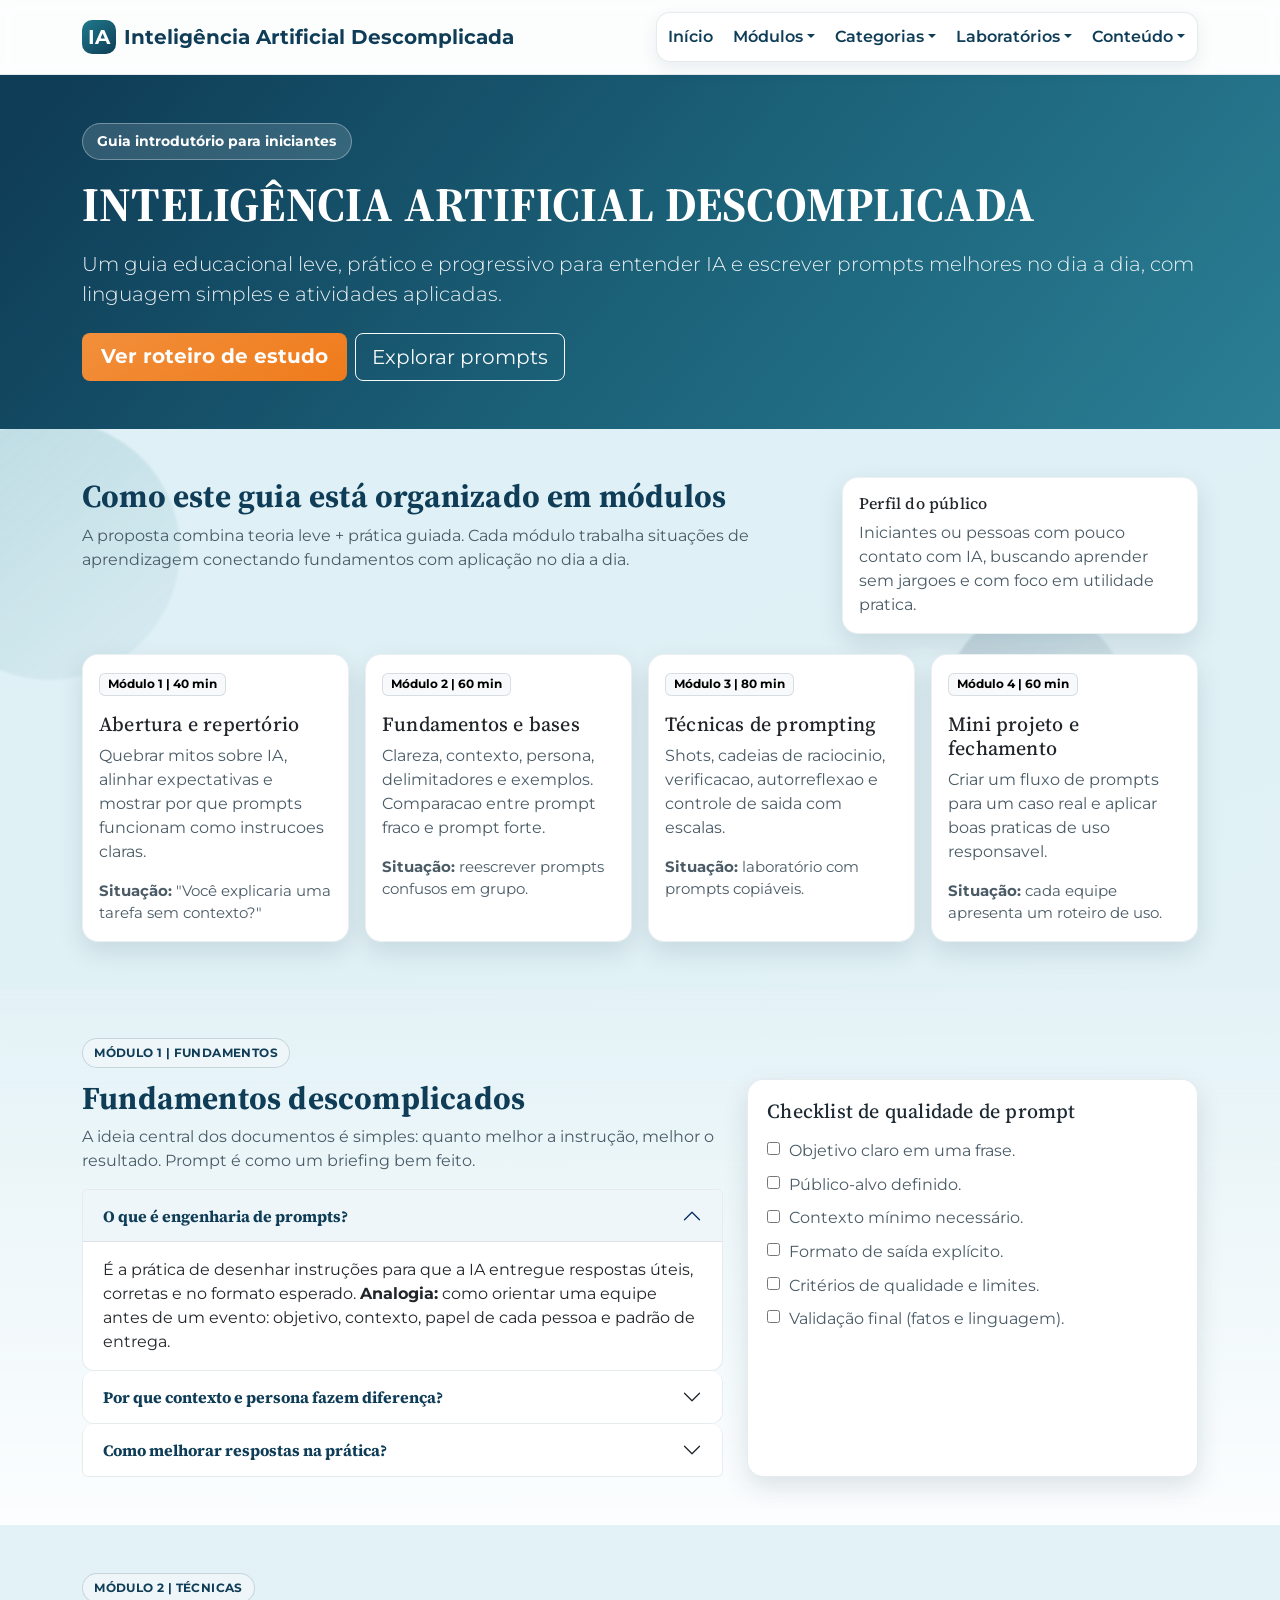
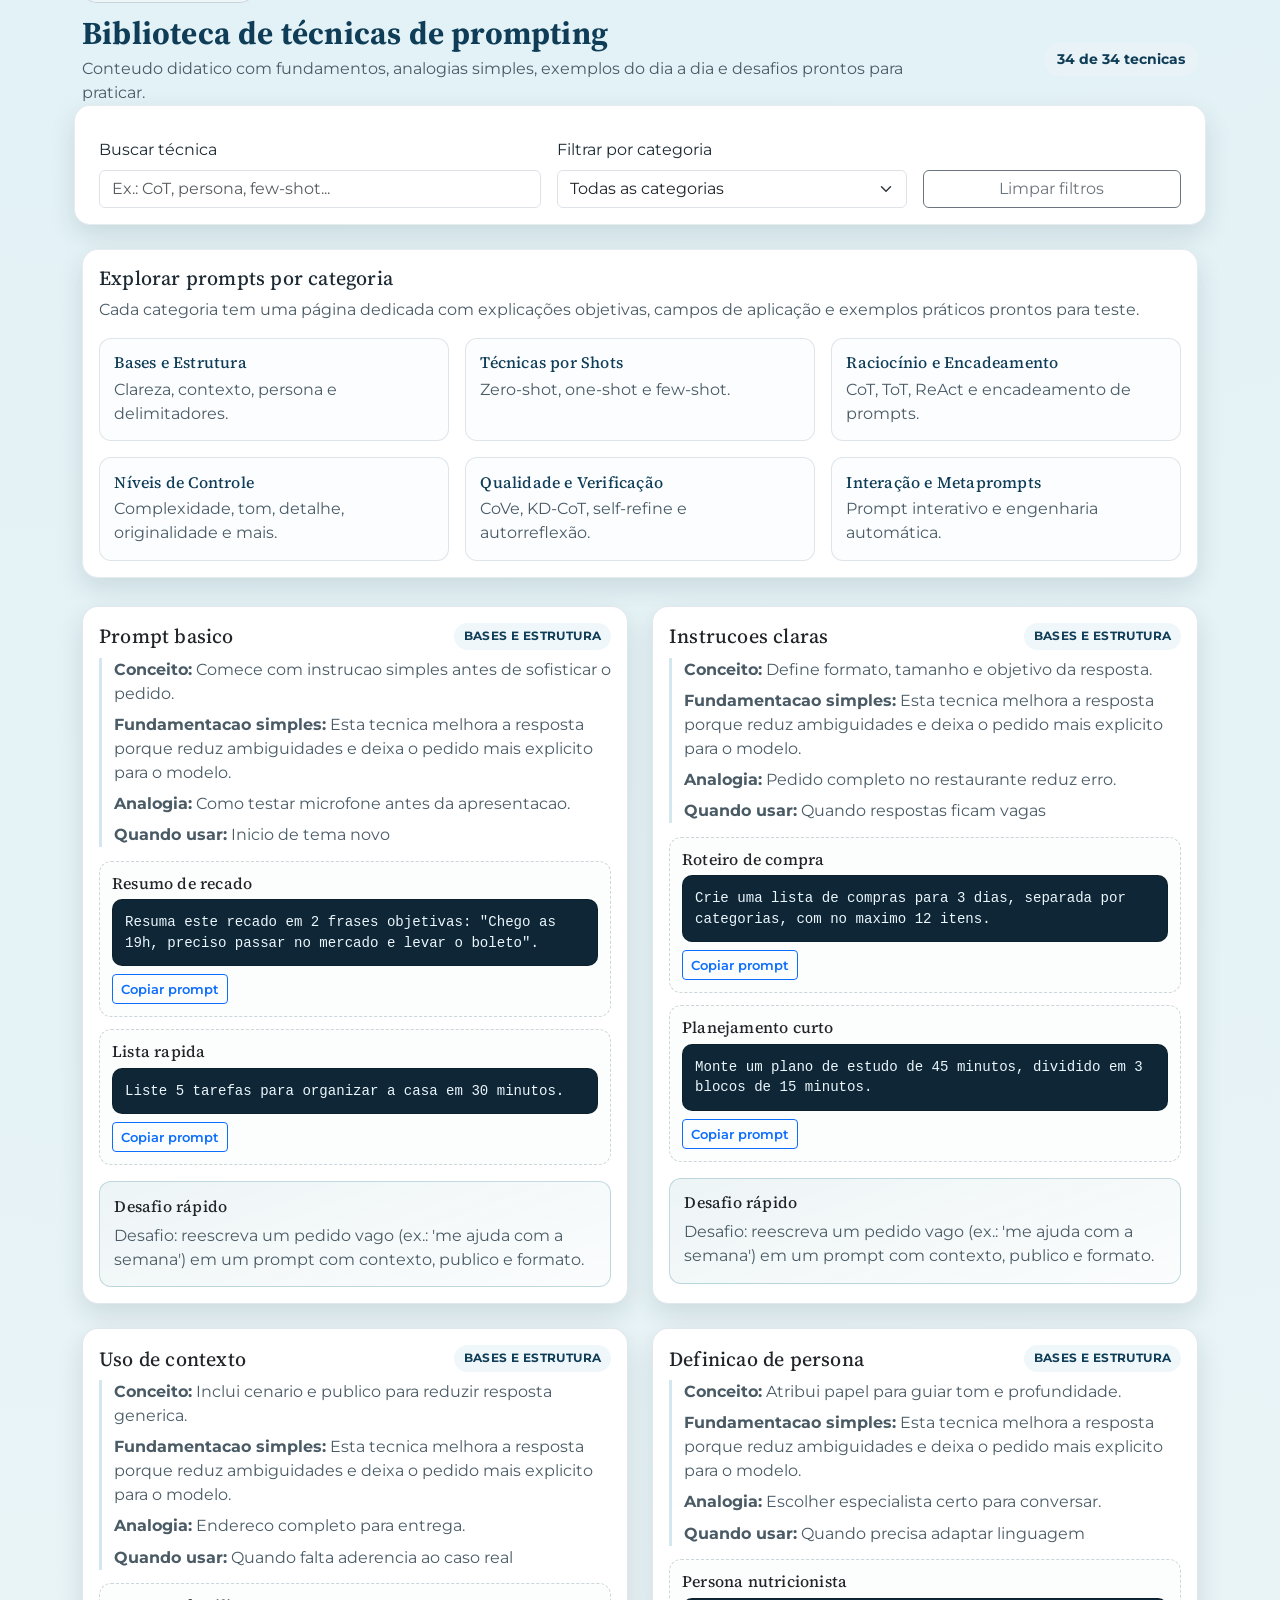
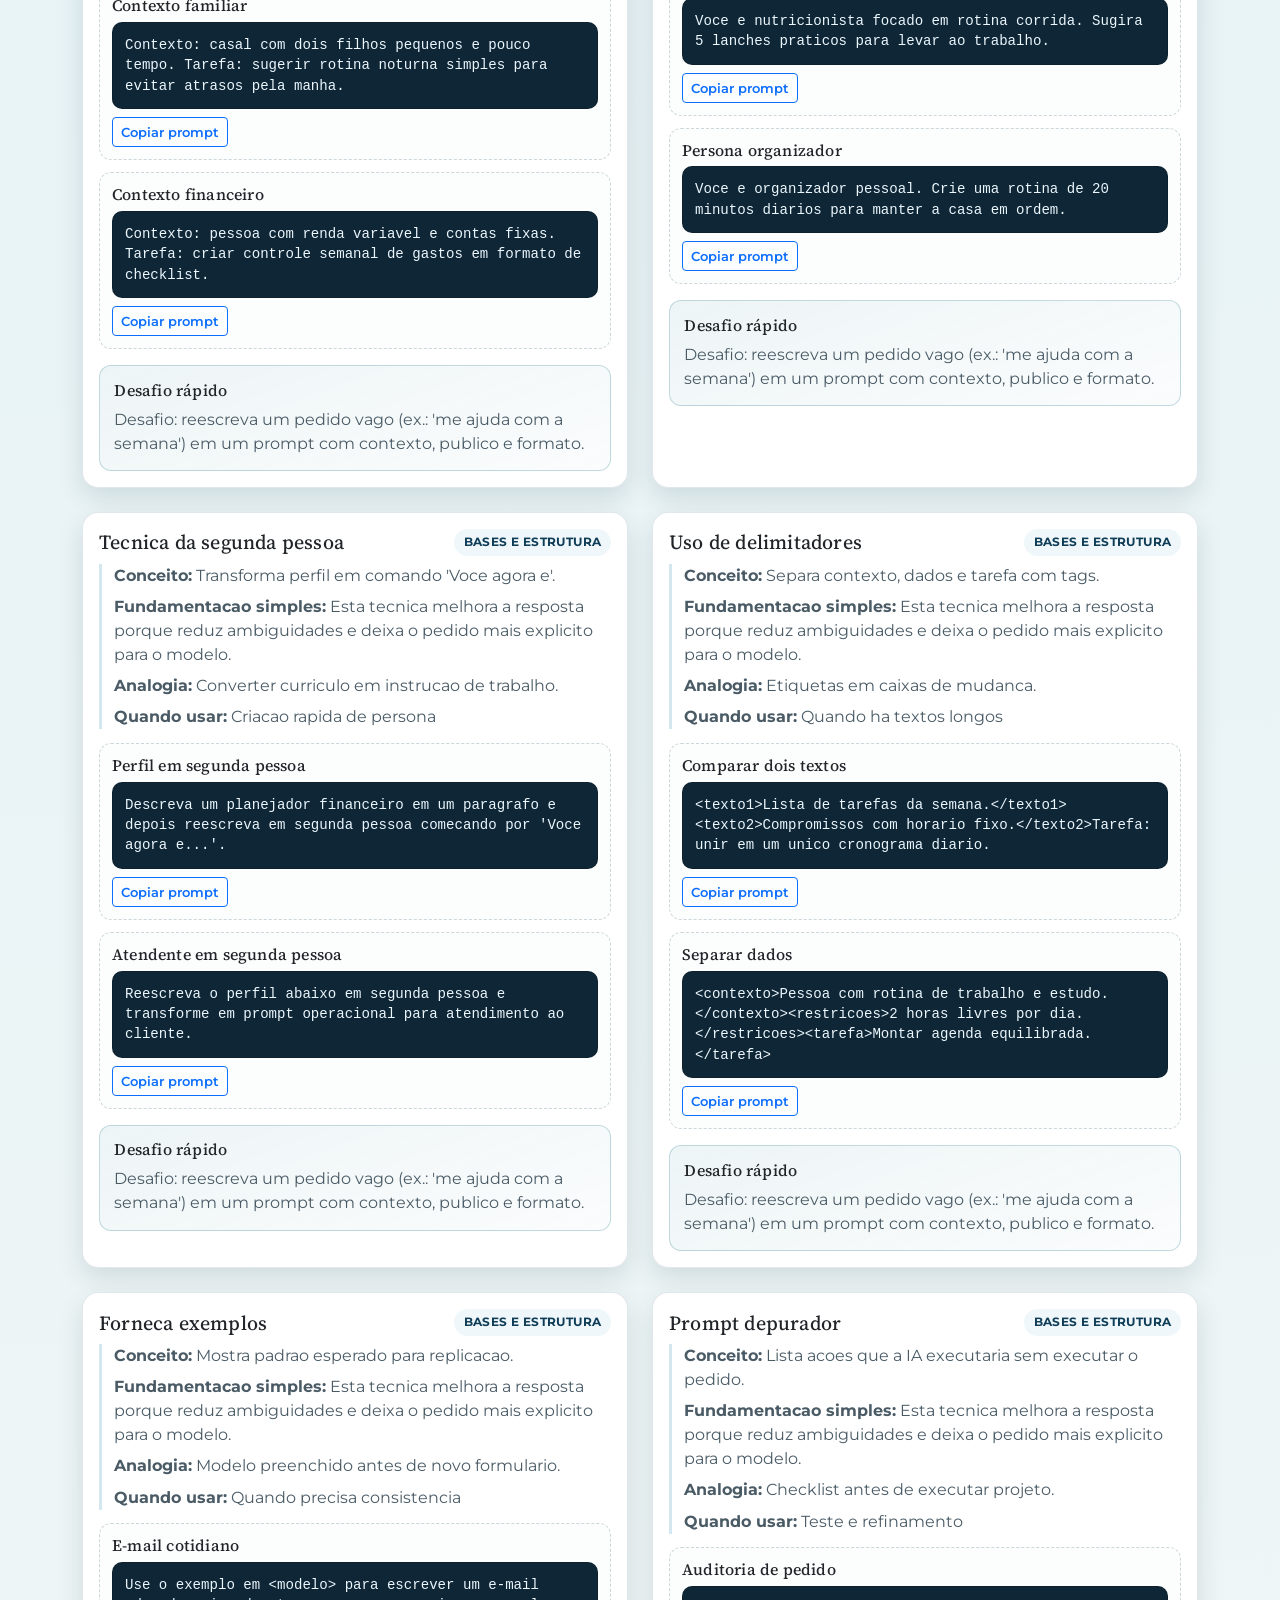
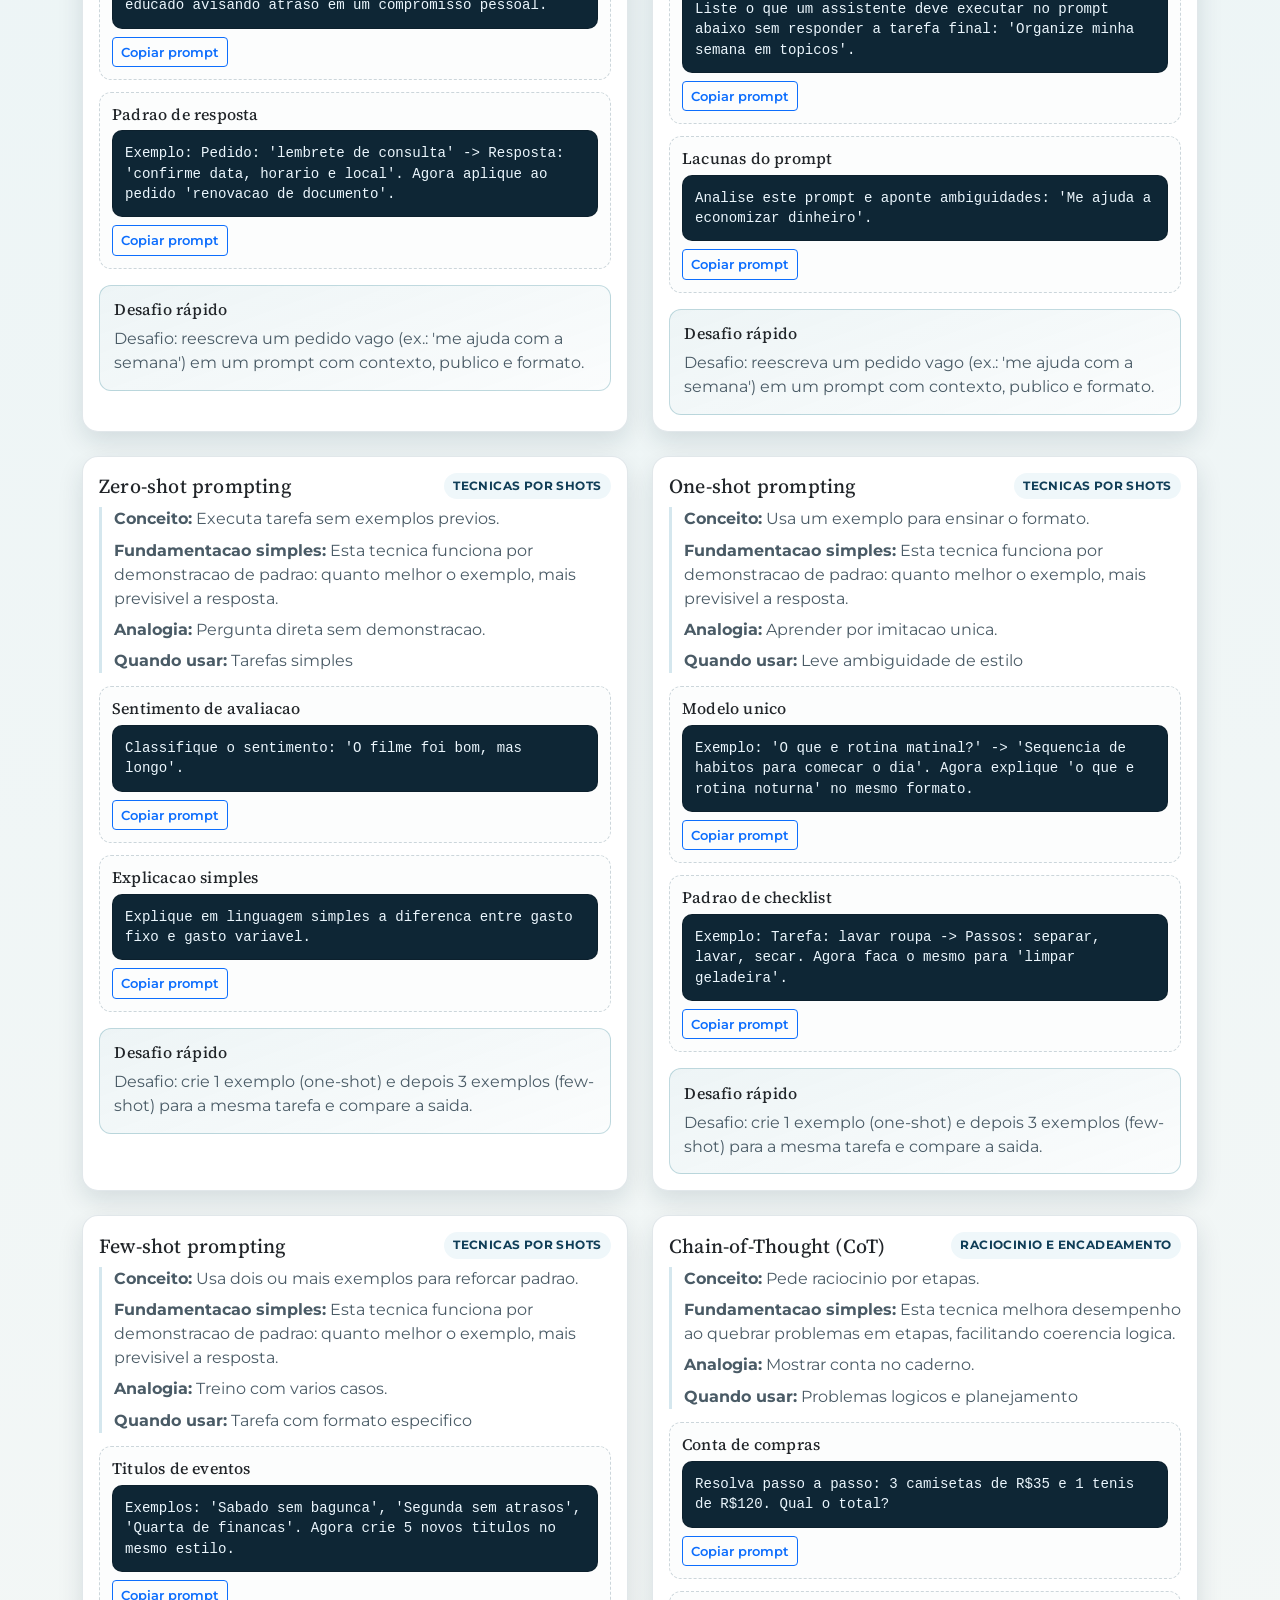
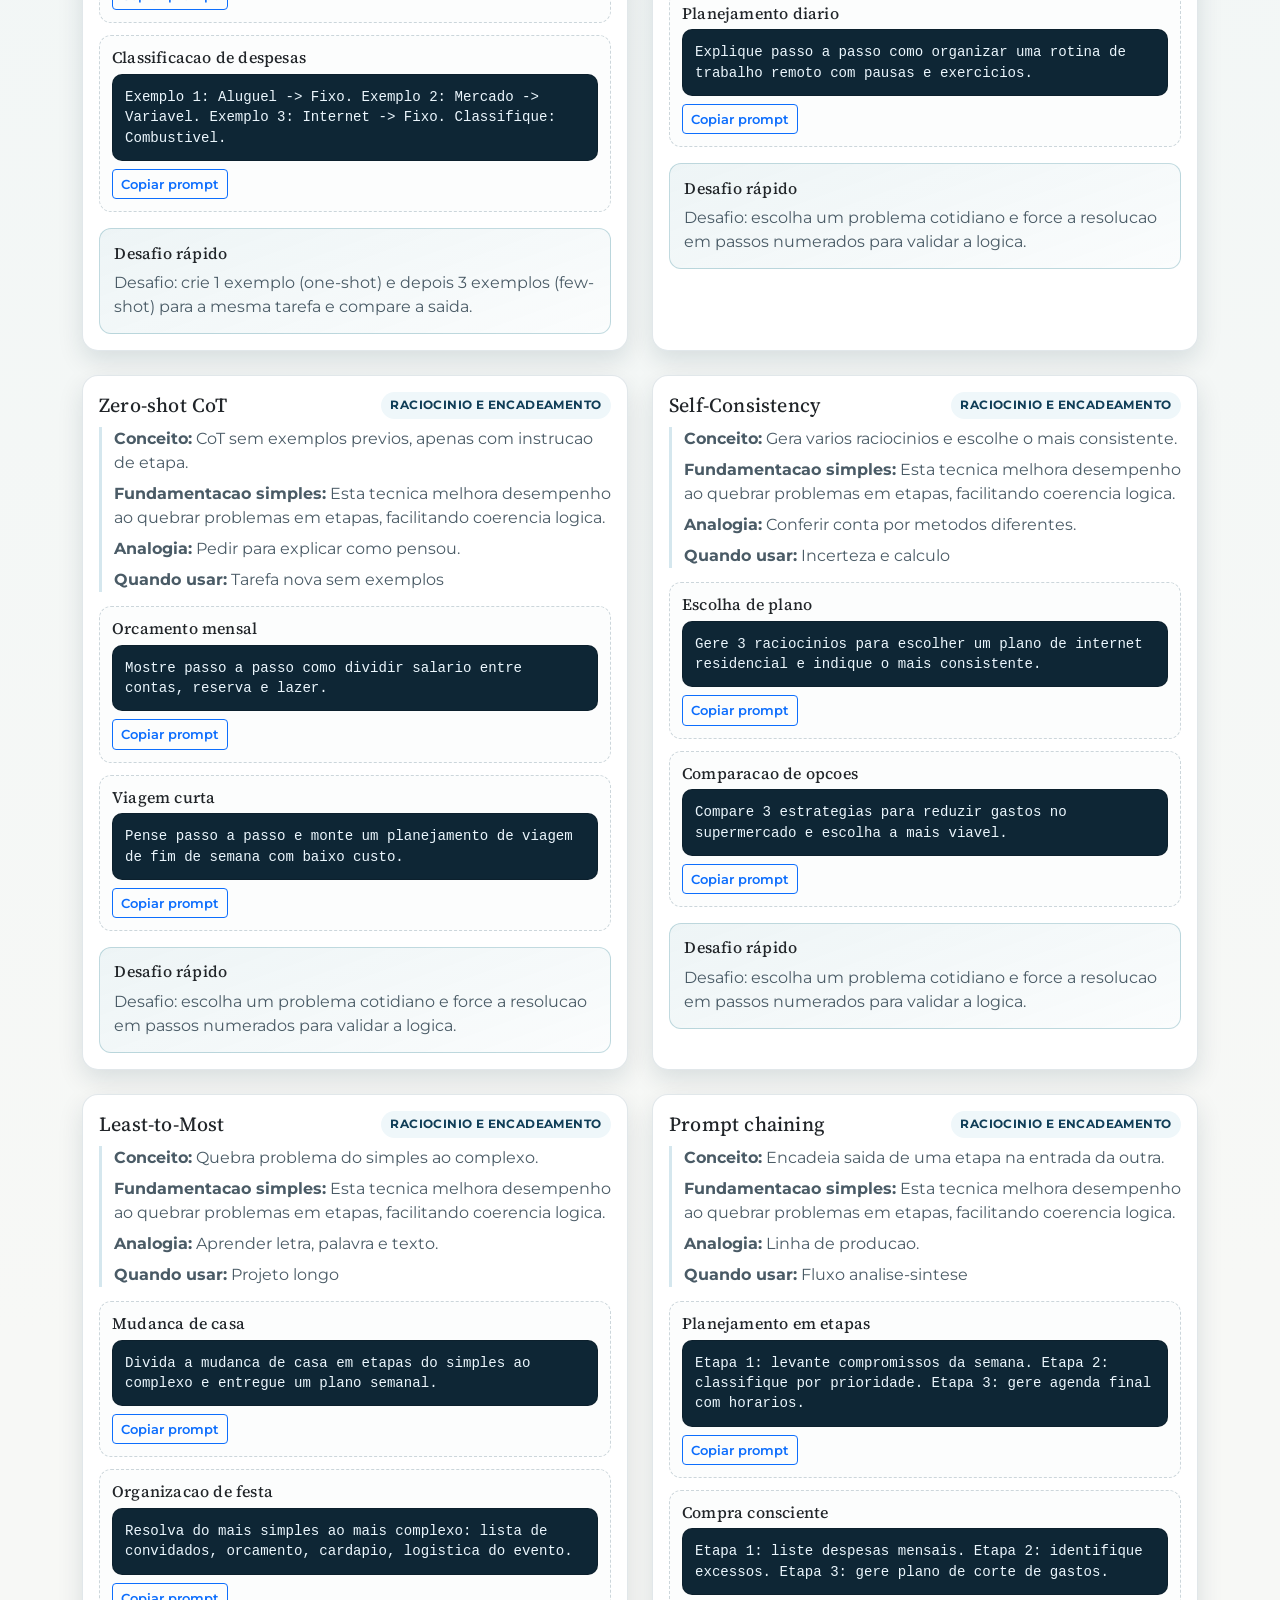
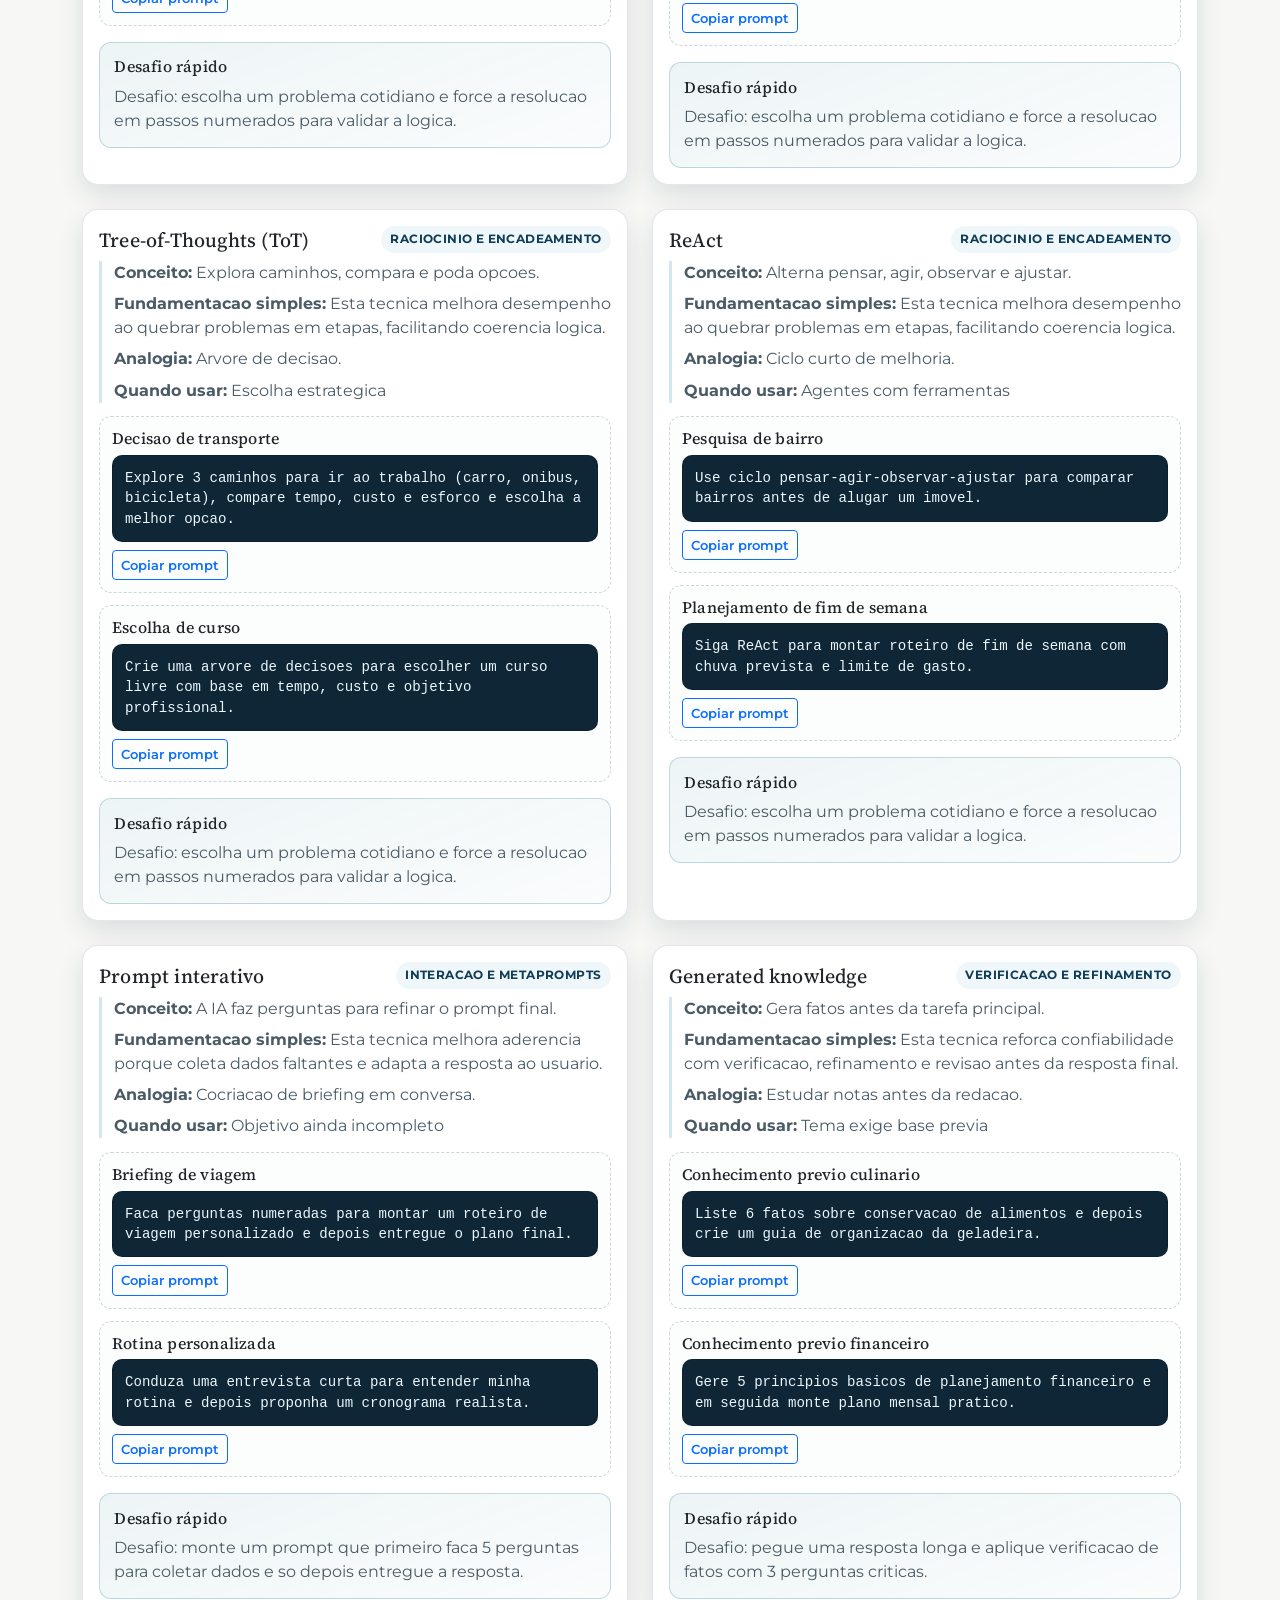
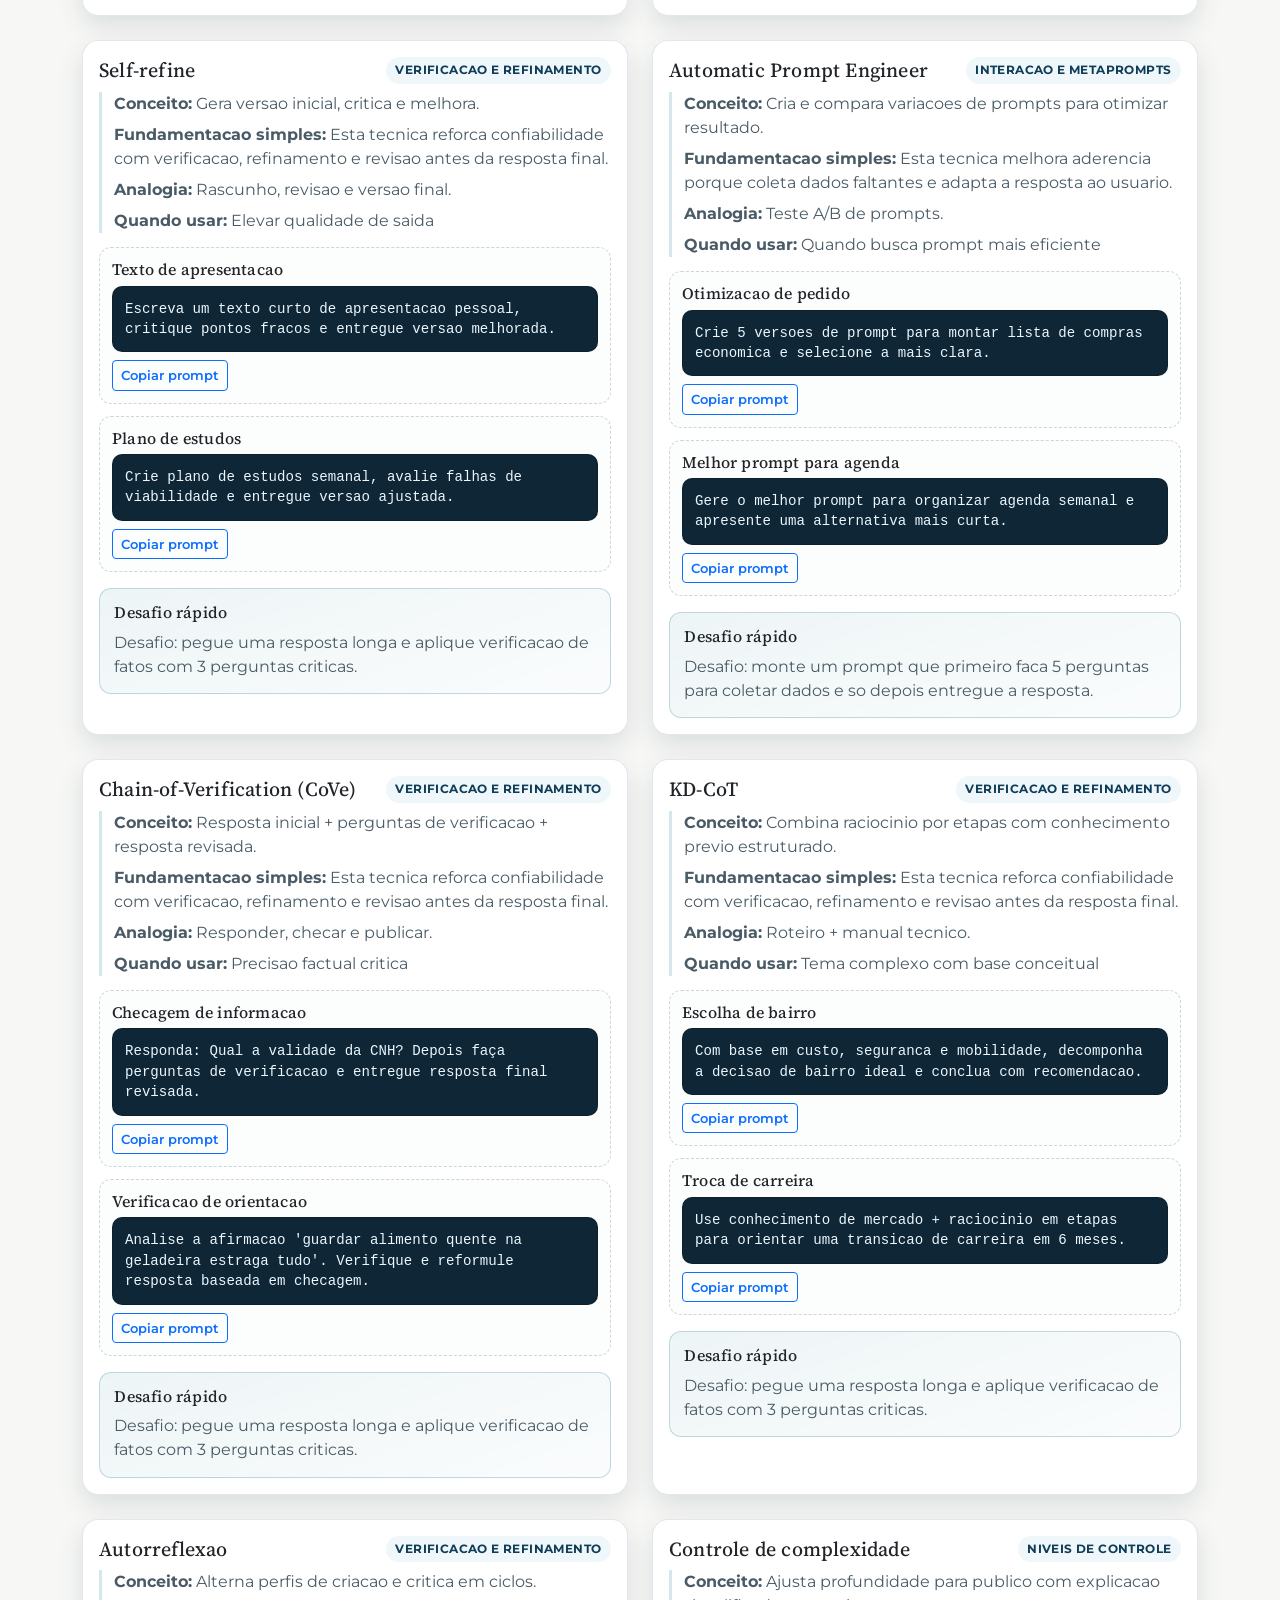
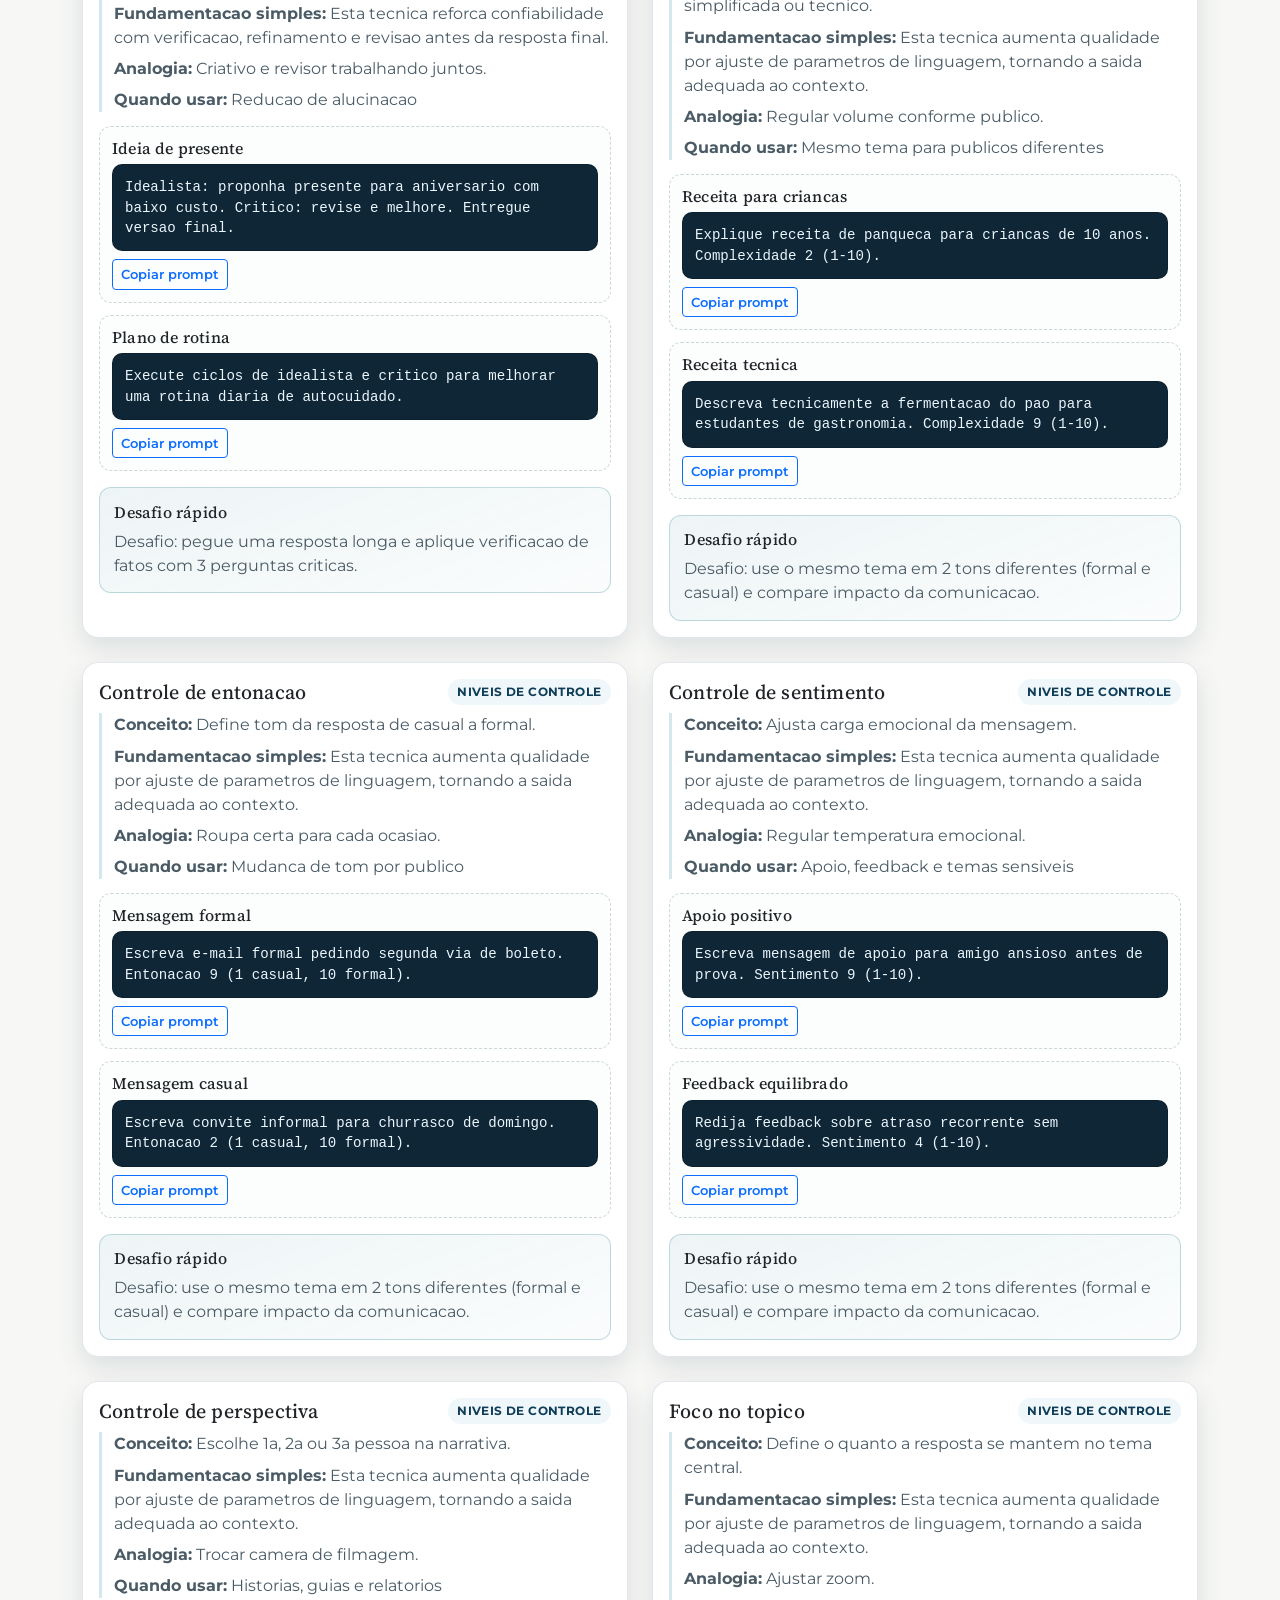
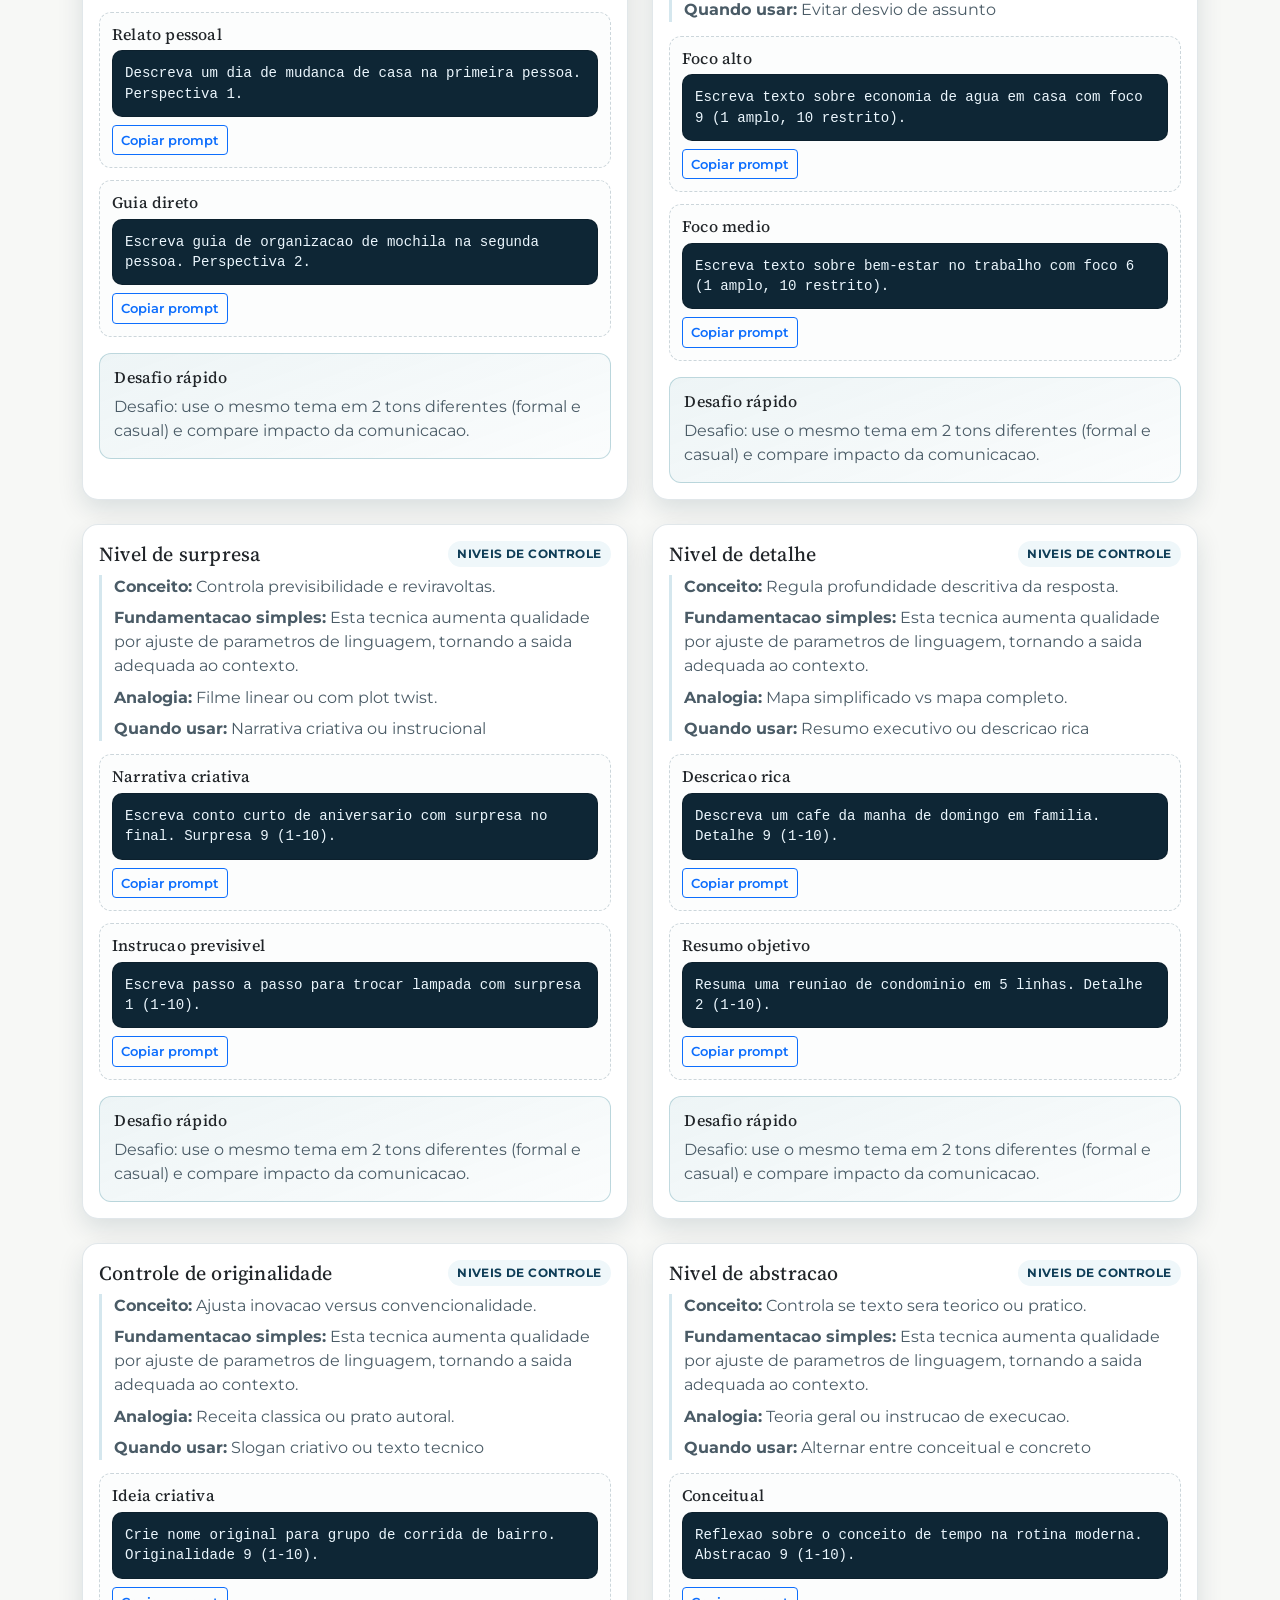
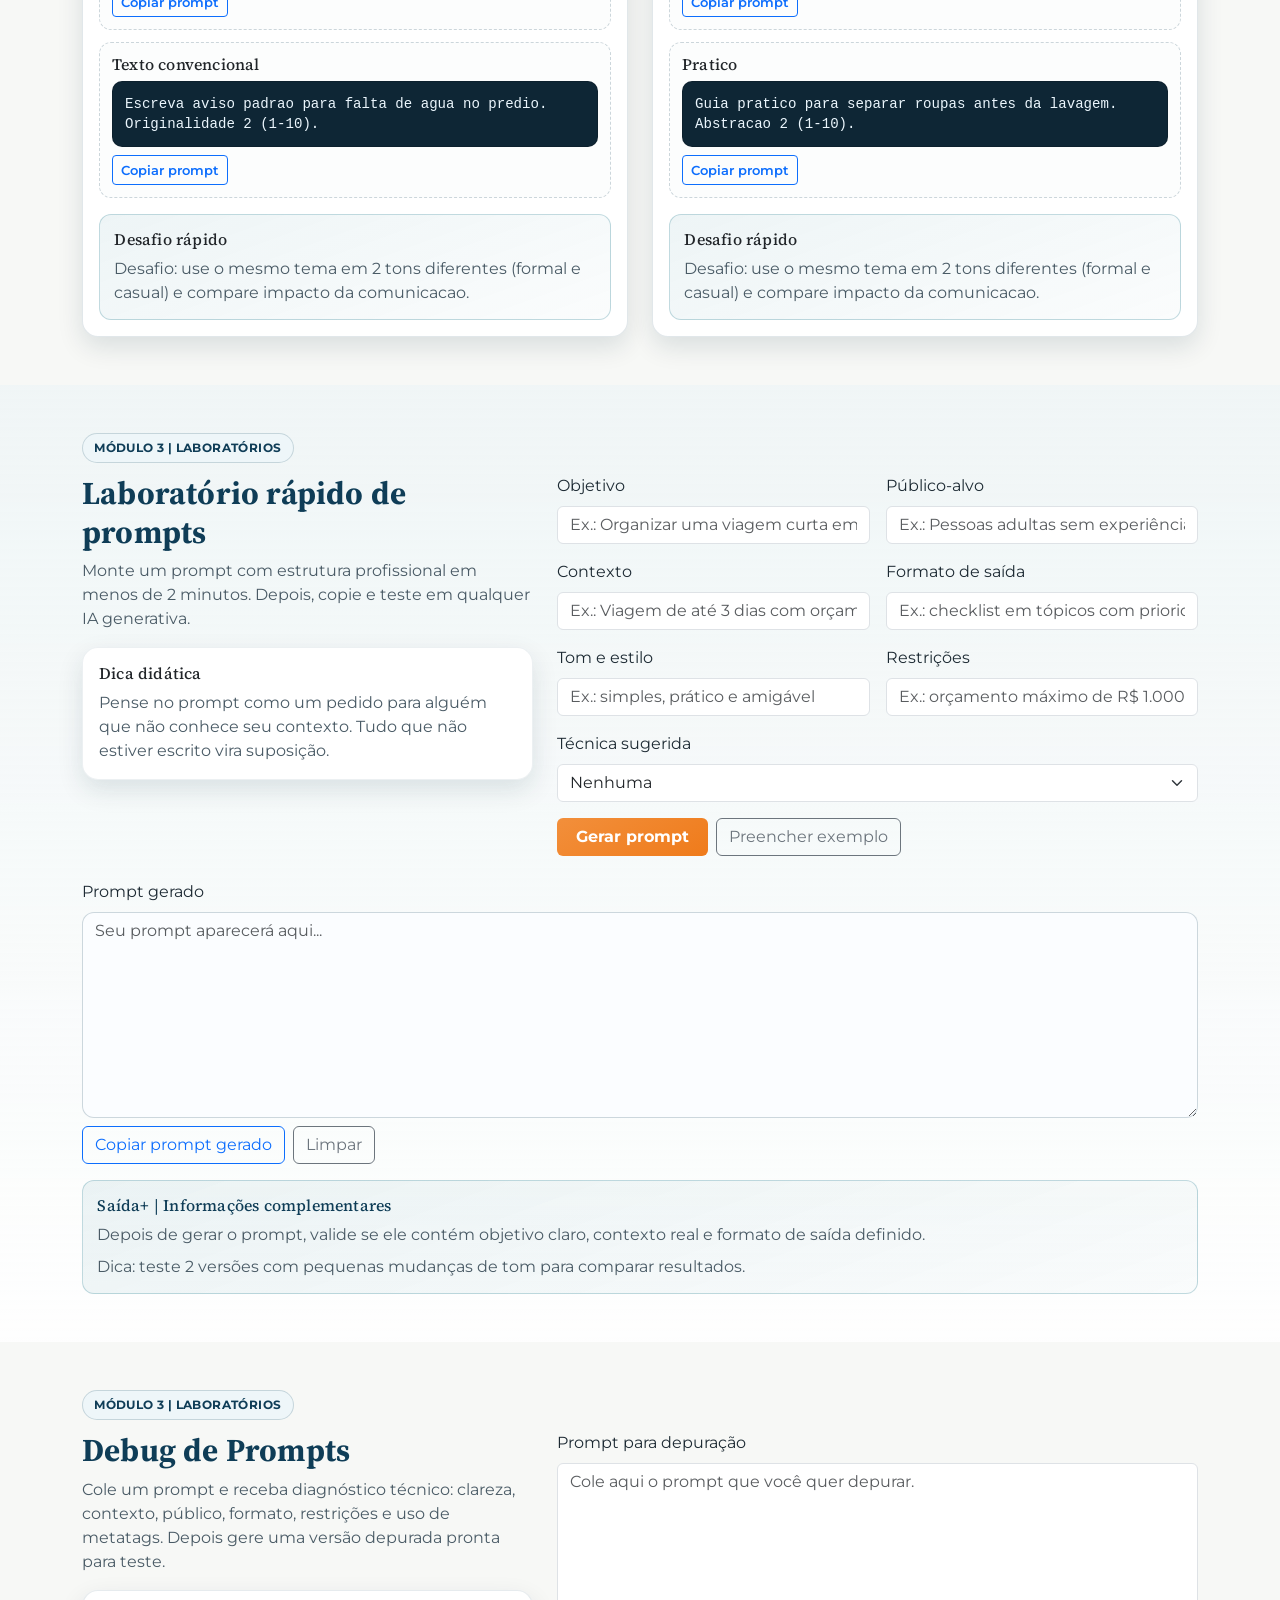
==== commit 3f09c960: "Add files via upload" ====
--- a/index.html
+++ b/index.html
@@ -3,8 +3,8 @@
 <head>
   <meta charset="UTF-8" />
   <meta name="viewport" content="width=device-width, initial-scale=1.0" />
-  <title>Inteligência Artificial Descomplicada | Oficina</title>
-  <meta name="description" content="Site de apoio para oficina introdutória de 4 horas sobre Inteligência Artificial Descomplicada, com técnicas de prompting, práticas e uso responsável." />
+  <title>Inteligência Artificial Descomplicada | Guia Introdutório</title>
+  <meta name="description" content="Guia introdutório sobre Inteligência Artificial Descomplicada com técnicas de prompting, práticas aplicadas e uso responsável." />
 
   <link rel="preconnect" href="https://fonts.googleapis.com" />
   <link rel="preconnect" href="https://fonts.gstatic.com" crossorigin />
@@ -20,7 +20,7 @@
     <span class="forma forma-3"></span>
   </div>
 
-  <nav class="navbar navbar-expand-lg barra-topo sticky-top" aria-label="Navegação principal">
+  <nav class="navbar navbar-expand-xl barra-topo sticky-top" aria-label="Navegação principal">
     <div class="container py-1">
       <a class="navbar-brand d-flex align-items-center gap-2" href="#inicio">
         <span class="marca-icone">IA</span>
@@ -31,9 +31,31 @@
       </button>
       <div class="collapse navbar-collapse" id="menuPrincipal">
         <ul class="navbar-nav ms-auto mb-2 mb-lg-0 menu-principal">
-          <li class="nav-item"><a class="nav-link" href="#oficina">Oficina</a></li>
-          <li class="nav-item"><a class="nav-link" href="#fundamentos">Fundamentos</a></li>
-          <li class="nav-item"><a class="nav-link" href="#tecnicas">Técnicas</a></li>
+          <li class="nav-item">
+            <a class="nav-link" href="#inicio">Início</a>
+          </li>
+          <li class="nav-item dropdown">
+            <a class="nav-link dropdown-toggle" href="#" role="button" data-bs-toggle="dropdown" aria-expanded="false">Módulos</a>
+            <ul class="dropdown-menu menu-laboratorios">
+              <li><a class="dropdown-item" href="#modulos">Visão geral dos módulos</a></li>
+              <li><a class="dropdown-item" href="#fundamentos">Módulo 1 | Fundamentos</a></li>
+              <li><a class="dropdown-item" href="#tecnicas">Módulo 2 | Técnicas</a></li>
+              <li><a class="dropdown-item" href="#gerador">Módulo 3 | Laboratórios</a></li>
+              <li><a class="dropdown-item" href="#boas-praticas">Módulo 4 | Uso consciente</a></li>
+              <li><a class="dropdown-item" href="#quiz-avaliativo">Módulo 5 | Quiz e revisão</a></li>
+            </ul>
+          </li>
+          <li class="nav-item dropdown">
+            <a class="nav-link dropdown-toggle" href="#" role="button" data-bs-toggle="dropdown" aria-expanded="false">Categorias</a>
+            <ul class="dropdown-menu menu-laboratorios">
+              <li><a class="dropdown-item" href="categoria-bases.html">Bases e estrutura</a></li>
+              <li><a class="dropdown-item" href="categoria-shots.html">Técnicas por shots</a></li>
+              <li><a class="dropdown-item" href="categoria-raciocinio.html">Raciocínio e encadeamento</a></li>
+              <li><a class="dropdown-item" href="categoria-controle.html">Níveis de controle</a></li>
+              <li><a class="dropdown-item" href="categoria-qualidade.html">Qualidade e verificação</a></li>
+              <li><a class="dropdown-item" href="categoria-interacao.html">Interação e metaprompts</a></li>
+            </ul>
+          </li>
           <li class="nav-item dropdown">
             <a class="nav-link dropdown-toggle" href="#" role="button" data-bs-toggle="dropdown" aria-expanded="false">Laboratórios</a>
             <ul class="dropdown-menu menu-laboratorios">
@@ -42,8 +64,15 @@
               <li><a class="dropdown-item" href="#interativo-avancado">Interativo avançado</a></li>
             </ul>
           </li>
-          <li class="nav-item"><a class="nav-link" href="#boas-praticas">Boas práticas</a></li>
-          <li class="nav-item"><a class="nav-link" href="#recursos">Recursos</a></li>
+          <li class="nav-item dropdown">
+            <a class="nav-link dropdown-toggle" href="#" role="button" data-bs-toggle="dropdown" aria-expanded="false">Conteúdo</a>
+            <ul class="dropdown-menu menu-laboratorios">
+              <li><a class="dropdown-item" href="como-ia-funciona.html">Como a IA funciona</a></li>
+              <li><a class="dropdown-item" href="glossario-ia.html">Glossário de IA</a></li>
+              <li><a class="dropdown-item" href="#resumo-principal">Resumo dos pontos principais</a></li>
+              <li><a class="dropdown-item" href="#recursos">Recursos complementares</a></li>
+            </ul>
+          </li>
         </ul>
       </div>
     </div>
@@ -53,11 +82,11 @@
     <div class="container py-5 py-lg-6">
       <div class="row align-items-center g-4">
         <div class="col-lg-12">
-          <span class="etiqueta mb-3">Oficina introdutória | Modalidade 64 | 100% Bolsa RS</span>
+          <span class="etiqueta mb-3">Guia introdutório para iniciantes</span>
           <h1 class="display-5 fw-bold mb-3">INTELIGÊNCIA ARTIFICIAL DESCOMPLICADA</h1>
-          <p class="lead mb-4">Uma porta de entrada leve, prática e inspiradora para o universo da IA. Este site foi pensado para apoiar uma oficina de 4 horas, com linguagem simples, técnicas de prompts e aplicação imediata.</p>
+          <p class="lead mb-4">Um guia educacional leve, prático e progressivo para entender IA e escrever prompts melhores no dia a dia, com linguagem simples e atividades aplicadas.</p>
           <div class="d-flex flex-wrap gap-2">
-            <a href="#roteiro" class="btn btn-ia btn-lg">Ver roteiro da oficina</a>
+            <a href="#roteiro" class="btn btn-ia btn-lg">Ver roteiro de estudo</a>
             <a href="#tecnicas" class="btn btn-outline-light btn-lg">Explorar prompts</a>
           </div>
         </div>
@@ -66,18 +95,18 @@
   </header>
 
   <main>
-    <section id="oficina" class="py-5">
+    <section id="modulos" class="py-5">
       <div class="container">
         <div class="row g-4">
           <div class="col-lg-8">
-            <h2 class="titulo-secao">Como esta oficina está organizada</h2>
-            <p class="texto-secao">A proposta combina teoria leve + prática guiada. Cada bloco trabalha uma situação de aprendizagem, conectando conceitos essenciais com aplicação real.</p>
+            <h2 class="titulo-secao">Como este guia está organizado em módulos</h2>
+            <p class="texto-secao">A proposta combina teoria leve + prática guiada. Cada módulo trabalha situações de aprendizagem conectando fundamentos com aplicação no dia a dia.</p>
           </div>
           <div class="col-lg-4">
             <div class="card card-bloco h-100">
               <div class="card-body">
                 <h3 class="h6">Perfil do público</h3>
-                <p class="mb-0">Iniciantes ou pessoas com pouco contato com IA, buscando aprender sem jargões e com foco em utilidade prática.</p>
+                <p class="mb-0">Iniciantes ou pessoas com pouco contato com IA, buscando aprender sem jargoes e com foco em utilidade pratica.</p>
               </div>
             </div>
           </div>
@@ -89,7 +118,7 @@
               <div class="card-body">
                 <span class="badge text-bg-light">Módulo 1 | 40 min</span>
                 <h3 class="h5 mt-3">Abertura e repertório</h3>
-                <p>Quebrar mitos de IA, alinhar objetivos e mostrar como prompts funcionam como instruções claras.</p>
+                <p>Quebrar mitos sobre IA, alinhar expectativas e mostrar por que prompts funcionam como instrucoes claras.</p>
                 <p class="mb-0 pequeno"><strong>Situação:</strong> "Você explicaria uma tarefa sem contexto?"</p>
               </div>
             </article>
@@ -99,7 +128,7 @@
               <div class="card-body">
                 <span class="badge text-bg-light">Módulo 2 | 60 min</span>
                 <h3 class="h5 mt-3">Fundamentos e bases</h3>
-                <p>Clareza, contexto, persona, delimitadores e exemplos. Comparação entre prompt fraco e prompt forte.</p>
+                <p>Clareza, contexto, persona, delimitadores e exemplos. Comparacao entre prompt fraco e prompt forte.</p>
                 <p class="mb-0 pequeno"><strong>Situação:</strong> reescrever prompts confusos em grupo.</p>
               </div>
             </article>
@@ -109,7 +138,7 @@
               <div class="card-body">
                 <span class="badge text-bg-light">Módulo 3 | 80 min</span>
                 <h3 class="h5 mt-3">Técnicas de prompting</h3>
-                <p>Shots, cadeias de raciocínio, verificação, autorreflexão e controle de saída com escalas.</p>
+                <p>Shots, cadeias de raciocinio, verificacao, autorreflexao e controle de saida com escalas.</p>
                 <p class="mb-0 pequeno"><strong>Situação:</strong> laboratório com prompts copiáveis.</p>
               </div>
             </article>
@@ -119,7 +148,7 @@
               <div class="card-body">
                 <span class="badge text-bg-light">Módulo 4 | 60 min</span>
                 <h3 class="h5 mt-3">Mini projeto e fechamento</h3>
-                <p>Criar um fluxo de prompts para um caso real e aplicar boas práticas de uso responsável.</p>
+                <p>Criar um fluxo de prompts para um caso real e aplicar boas praticas de uso responsavel.</p>
                 <p class="mb-0 pequeno"><strong>Situação:</strong> cada equipe apresenta um roteiro de uso.</p>
               </div>
             </article>
@@ -130,6 +159,7 @@
 
     <section id="fundamentos" class="py-5 secao-destaque-clara">
       <div class="container">
+        <span class="etiqueta-modulo">Módulo 1 | Fundamentos</span>
         <div class="row g-4 align-items-stretch">
           <div class="col-lg-7">
             <h2 class="titulo-secao">Fundamentos descomplicados</h2>
@@ -189,10 +219,11 @@
 
     <section id="tecnicas" class="py-5">
       <div class="container">
+        <span class="etiqueta-modulo">Módulo 2 | Técnicas</span>
         <div class="d-flex flex-wrap align-items-center justify-content-between gap-2 mb-3">
           <div>
             <h2 class="titulo-secao mb-1">Biblioteca de técnicas de prompting</h2>
-            <p class="texto-secao mb-0">Conteúdo baseado nos documentos analisados (PDF + Word), com fundamentos, analogias e exemplos prontos para teste.</p>
+            <p class="texto-secao mb-0">Conteudo didatico com fundamentos, analogias simples, exemplos do dia a dia e desafios prontos para praticar.</p>
           </div>
           <span class="selo-total" id="totalTecnicas">0 técnicas</span>
         </div>
@@ -268,6 +299,7 @@
 
     <section id="gerador" class="py-5 secao-destaque-clara">
       <div class="container">
+        <span class="etiqueta-modulo">Módulo 3 | Laboratórios</span>
         <div class="row g-4 align-items-start">
           <div class="col-lg-5">
             <h2 class="titulo-secao">Laboratório rápido de prompts</h2>
@@ -284,27 +316,27 @@
             <form id="formularioGerador" class="row g-3" novalidate>
               <div class="col-md-6">
                 <label for="campoObjetivo" class="form-label">Objetivo</label>
-                <input type="text" class="form-control" id="campoObjetivo" placeholder="Ex.: Criar plano de aula introdutório de IA" required />
+                <input type="text" class="form-control" id="campoObjetivo" placeholder="Ex.: Organizar uma viagem curta em família" required />
               </div>
               <div class="col-md-6">
                 <label for="campoPublico" class="form-label">Público-alvo</label>
-                <input type="text" class="form-control" id="campoPublico" placeholder="Ex.: Iniciantes de 16 a 25 anos" required />
+                <input type="text" class="form-control" id="campoPublico" placeholder="Ex.: Pessoas adultas sem experiência no tema" required />
               </div>
               <div class="col-md-6">
                 <label for="campoContexto" class="form-label">Contexto</label>
-                <input type="text" class="form-control" id="campoContexto" placeholder="Ex.: Oficina de 4 horas, formato prático" />
+                <input type="text" class="form-control" id="campoContexto" placeholder="Ex.: Viagem de até 3 dias com orçamento limitado" />
               </div>
               <div class="col-md-6">
                 <label for="campoFormato" class="form-label">Formato de saída</label>
-                <input type="text" class="form-control" id="campoFormato" placeholder="Ex.: lista em tópicos com exemplos" />
+                <input type="text" class="form-control" id="campoFormato" placeholder="Ex.: checklist em tópicos com prioridades" />
               </div>
               <div class="col-md-6">
                 <label for="campoTom" class="form-label">Tom e estilo</label>
-                <input type="text" class="form-control" id="campoTom" placeholder="Ex.: didático, simples, objetivo" />
+                <input type="text" class="form-control" id="campoTom" placeholder="Ex.: simples, prático e amigável" />
               </div>
               <div class="col-md-6">
                 <label for="campoRestricoes" class="form-label">Restrições</label>
-                <input type="text" class="form-control" id="campoRestricoes" placeholder="Ex.: evitar jargões, máximo 300 palavras" />
+                <input type="text" class="form-control" id="campoRestricoes" placeholder="Ex.: orçamento máximo de R$ 1.000" />
               </div>
               <div class="col-12">
                 <label for="campoTecnica" class="form-label">Técnica sugerida</label>
@@ -334,6 +366,11 @@
               <button type="button" id="botaoCopiarPromptGerado" class="btn btn-outline-primary">Copiar prompt gerado</button>
               <button type="button" id="botaoLimparPromptGerado" class="btn btn-outline-secondary">Limpar</button>
             </div>
+            <div class="caixa-saida-mais mt-3" id="saidaMaisGerador">
+              <h3 class="h6 mb-2">Saída+ | Informações complementares</h3>
+              <p class="mb-2">Depois de gerar o prompt, valide se ele contém objetivo claro, contexto real e formato de saída definido.</p>
+              <p class="mb-0">Dica: teste 2 versões com pequenas mudanças de tom para comparar resultados.</p>
+            </div>
           </div>
         </div>
       </div>
@@ -341,6 +378,7 @@
 
     <section id="debug-prompts" class="py-5">
       <div class="container">
+        <span class="etiqueta-modulo">Módulo 3 | Laboratórios</span>
         <div class="row g-4 align-items-start">
           <div class="col-lg-5">
             <h2 class="titulo-secao">Debug de Prompts</h2>
@@ -381,6 +419,11 @@
                   <button type="button" id="botaoCopiarPromptDepurado" class="btn btn-outline-primary">Copiar prompt depurado</button>
                   <button type="button" id="botaoLimparPromptDepurado" class="btn btn-outline-secondary">Limpar</button>
                 </div>
+                <div class="caixa-saida-mais mt-3" id="saidaMaisDebug">
+                  <h3 class="h6 mb-2">Saída+ | Informações complementares</h3>
+                  <p class="mb-2">Use o diagnóstico para revisar primeiro os itens com selo "AJUSTAR".</p>
+                  <p class="mb-0">Regra prática: quanto menos ambiguidade no pedido, maior a consistência da resposta.</p>
+                </div>
               </div>
             </div>
           </div>
@@ -390,6 +433,7 @@
 
     <section id="interativo-avancado" class="py-5 secao-destaque-clara">
       <div class="container">
+        <span class="etiqueta-modulo">Módulo 3 | Laboratórios</span>
         <div class="row g-4 align-items-start">
           <div class="col-lg-5">
             <h2 class="titulo-secao">Prompt Interativo Avançado</h2>
@@ -472,6 +516,11 @@
                 <button type="button" id="botaoCopiarInterativoAvancado" class="btn btn-outline-primary">Copiar prompt avançado</button>
                 <button type="button" id="botaoLimparInterativoAvancado" class="btn btn-outline-secondary">Limpar</button>
               </div>
+              <div class="caixa-saida-mais mt-3" id="saidaMaisInterativo">
+                <h3 class="h6 mb-2">Saída+ | Informações complementares</h3>
+                <p class="mb-2">Se o usuário não tiver dados suficientes, mantenha o fluxo de perguntas numeradas ativo.</p>
+                <p class="mb-0">Finalize sempre com confirmação de entendimento e próximos passos objetivos.</p>
+              </div>
             </div>
           </div>
         </div>
@@ -480,6 +529,7 @@
 
     <section id="boas-praticas" class="py-5">
       <div class="container">
+        <span class="etiqueta-modulo">Módulo 4 | Uso consciente</span>
         <div class="row g-4">
           <div class="col-lg-7">
             <h2 class="titulo-secao">Boas práticas e uso consciente da IA</h2>
@@ -521,9 +571,9 @@
           </div>
           <div class="col-lg-5">
             <aside class="painel-riscos h-100">
-              <h3 class="h5">Recomendação para a oficina</h3>
+              <h3 class="h5">Recomendação para estudo e aplicação prática</h3>
               <p>Inclua sempre a pergunta: <strong>“Se essa resposta estiver errada, qual o impacto?”</strong>. Essa simples checagem aumenta a qualidade das entregas e reduz riscos.</p>
-              <p class="mb-0">No encerramento, peça que cada grupo apresente: objetivo, técnica usada, validação aplicada e limites identificados.</p>
+              <p class="mb-0">Ao finalizar uma atividade, registre: objetivo, técnica usada, validação aplicada e limites identificados.</p>
             </aside>
           </div>
         </div>
@@ -532,8 +582,9 @@
 
     <section id="recursos" class="py-5 secao-destaque-clara">
       <div class="container">
+        <span class="etiqueta-modulo">Módulo 4 | Aprofundamento</span>
         <h2 class="titulo-secao">Informações complementares e próximos passos</h2>
-        <p class="texto-secao">Materiais para aprofundamento após a oficina e manter evolução prática em IA.</p>
+        <p class="texto-secao">Materiais para aprofundamento após o estudo inicial e evolução prática em IA.</p>
 
         <div class="row g-3">
           <div class="col-md-6 col-xl-3">
@@ -564,7 +615,7 @@
 
         <div class="mt-4 card card-bloco">
           <div class="card-body">
-            <h3 class="h6">Complementos sugeridos para novas turmas</h3>
+            <h3 class="h6">Complementos sugeridos para aprofundar</h3>
             <p class="mb-2">1) Mini trilha de 2h só de prática com revisão em pares.</p>
             <p class="mb-2">2) Banco de prompts por área (educação, administrativo, marketing, atendimento).</p>
             <p class="mb-0">3) Desafio semanal: refinar um prompt real usando CoVe ou autorreflexão.</p>
@@ -572,11 +623,167 @@
         </div>
       </div>
     </section>
+
+    <section id="quiz-avaliativo" class="py-5">
+      <div class="container">
+        <span class="etiqueta-modulo">Módulo 5 | Avaliação</span>
+        <h2 class="titulo-secao">Quiz avaliativo</h2>
+        <p class="texto-secao">Responda às questões para verificar compreensão dos conceitos e técnicas trabalhados no guia.</p>
+
+        <form id="formularioQuizAvaliativo" class="row g-3 mt-1" novalidate>
+          <div class="col-12">
+            <article class="card card-bloco pergunta-quiz" data-pergunta="1" data-correta="b">
+              <div class="card-body">
+                <h3 class="h6">1) Qual elemento mais reduz ambiguidade em um prompt?</h3>
+                <div class="opcoes-quiz">
+                  <label class="form-check opcao-quiz"><input class="form-check-input" type="radio" name="quizPergunta1" value="a" /> Usar termos técnicos complexos.</label>
+                  <label class="form-check opcao-quiz"><input class="form-check-input" type="radio" name="quizPergunta1" value="b" /> Definir objetivo, contexto e formato de saída.</label>
+                  <label class="form-check opcao-quiz"><input class="form-check-input" type="radio" name="quizPergunta1" value="c" /> Escrever o prompt sem restrições.</label>
+                </div>
+                <p class="feedback-pergunta mb-0"></p>
+              </div>
+            </article>
+          </div>
+
+          <div class="col-12">
+            <article class="card card-bloco pergunta-quiz" data-pergunta="2" data-correta="c">
+              <div class="card-body">
+                <h3 class="h6">2) Em poucas palavras, o que diferencia few-shot de zero-shot?</h3>
+                <div class="opcoes-quiz">
+                  <label class="form-check opcao-quiz"><input class="form-check-input" type="radio" name="quizPergunta2" value="a" /> Few-shot usa menos contexto e zero-shot usa mais.</label>
+                  <label class="form-check opcao-quiz"><input class="form-check-input" type="radio" name="quizPergunta2" value="b" /> Não existe diferença prática entre as duas técnicas.</label>
+                  <label class="form-check opcao-quiz"><input class="form-check-input" type="radio" name="quizPergunta2" value="c" /> Few-shot usa exemplos prévios, zero-shot não usa exemplos.</label>
+                </div>
+                <p class="feedback-pergunta mb-0"></p>
+              </div>
+            </article>
+          </div>
+
+          <div class="col-12">
+            <article class="card card-bloco pergunta-quiz" data-pergunta="3" data-correta="a">
+              <div class="card-body">
+                <h3 class="h6">3) Qual é a melhor ação inicial em um processo de debug de prompt?</h3>
+                <div class="opcoes-quiz">
+                  <label class="form-check opcao-quiz"><input class="form-check-input" type="radio" name="quizPergunta3" value="a" /> Verificar clareza da tarefa, contexto e público-alvo.</label>
+                  <label class="form-check opcao-quiz"><input class="form-check-input" type="radio" name="quizPergunta3" value="b" /> Aumentar o tamanho da resposta sem revisar o pedido.</label>
+                  <label class="form-check opcao-quiz"><input class="form-check-input" type="radio" name="quizPergunta3" value="c" /> Trocar de técnica antes de analisar o problema.</label>
+                </div>
+                <p class="feedback-pergunta mb-0"></p>
+              </div>
+            </article>
+          </div>
+
+          <div class="col-12">
+            <article class="card card-bloco pergunta-quiz" data-pergunta="4" data-correta="b">
+              <div class="card-body">
+                <h3 class="h6">4) Para que servem metatags como &lt;objetivo&gt; e &lt;contexto&gt;?</h3>
+                <div class="opcoes-quiz">
+                  <label class="form-check opcao-quiz"><input class="form-check-input" type="radio" name="quizPergunta4" value="a" /> Decorar o texto e deixar o prompt mais longo.</label>
+                  <label class="form-check opcao-quiz"><input class="form-check-input" type="radio" name="quizPergunta4" value="b" /> Separar informações e estruturar a instrução com mais precisão.</label>
+                  <label class="form-check opcao-quiz"><input class="form-check-input" type="radio" name="quizPergunta4" value="c" /> Impedir completamente erros de resposta.</label>
+                </div>
+                <p class="feedback-pergunta mb-0"></p>
+              </div>
+            </article>
+          </div>
+
+          <div class="col-12">
+            <article class="card card-bloco pergunta-quiz" data-pergunta="5" data-correta="a">
+              <div class="card-body">
+                <h3 class="h6">5) Qual prática representa uso consciente de IA?</h3>
+                <div class="opcoes-quiz">
+                  <label class="form-check opcao-quiz"><input class="form-check-input" type="radio" name="quizPergunta5" value="a" /> Validar fatos críticos e revisar possíveis vieses antes de usar a resposta.</label>
+                  <label class="form-check opcao-quiz"><input class="form-check-input" type="radio" name="quizPergunta5" value="b" /> Confiar integralmente na primeira resposta em todo cenário.</label>
+                  <label class="form-check opcao-quiz"><input class="form-check-input" type="radio" name="quizPergunta5" value="c" /> Publicar respostas automaticamente sem revisão humana.</label>
+                </div>
+                <p class="feedback-pergunta mb-0"></p>
+              </div>
+            </article>
+          </div>
+
+          <div class="col-12 d-flex flex-wrap gap-2">
+            <button type="button" id="botaoCorrigirQuiz" class="btn btn-ia">Corrigir quiz</button>
+            <button type="button" id="botaoReiniciarQuiz" class="btn btn-outline-secondary">Reiniciar</button>
+          </div>
+        </form>
+
+        <div id="resultadoQuiz" class="caixa-diagnostico mt-3">
+          Responda às 5 questões e clique em "Corrigir quiz" para ver seu resultado.
+        </div>
+      </div>
+    </section>
+
+    <section id="resumo-principal" class="py-5 secao-destaque-clara">
+      <div class="container">
+        <span class="etiqueta-modulo">Módulo 5 | Revisão final</span>
+        <h2 class="titulo-secao">Resumo dos pontos principais</h2>
+        <p class="texto-secao">Use este resumo como guia rápido para revisar os fundamentos antes de aplicar prompts em situações reais.</p>
+
+        <div class="row g-3">
+          <div class="col-md-6 col-xl-4">
+            <article class="card card-bloco h-100">
+              <div class="card-body">
+                <h3 class="h6">1) Clareza vem primeiro</h3>
+                <p class="mb-0">Prompt bom descreve objetivo, contexto, público e formato de resposta.</p>
+              </div>
+            </article>
+          </div>
+          <div class="col-md-6 col-xl-4">
+            <article class="card card-bloco h-100">
+              <div class="card-body">
+                <h3 class="h6">2) Técnica depende da tarefa</h3>
+                <p class="mb-0">Zero-shot, few-shot, CoT e outras técnicas têm finalidades diferentes.</p>
+              </div>
+            </article>
+          </div>
+          <div class="col-md-6 col-xl-4">
+            <article class="card card-bloco h-100">
+              <div class="card-body">
+                <h3 class="h6">3) Iteração melhora resultado</h3>
+                <p class="mb-0">Escrever, testar, depurar e refinar é parte do processo de qualidade.</p>
+              </div>
+            </article>
+          </div>
+          <div class="col-md-6 col-xl-4">
+            <article class="card card-bloco h-100">
+              <div class="card-body">
+                <h3 class="h6">4) Metatags organizam dados</h3>
+                <p class="mb-0">Tags ajudam a separar entradas e reduzir respostas genéricas.</p>
+              </div>
+            </article>
+          </div>
+          <div class="col-md-6 col-xl-4">
+            <article class="card card-bloco h-100">
+              <div class="card-body">
+                <h3 class="h6">5) Uso consciente é obrigatório</h3>
+                <p class="mb-0">Valide fatos, proteja dados e mantenha supervisão humana.</p>
+              </div>
+            </article>
+          </div>
+          <div class="col-md-6 col-xl-4">
+            <article class="card card-bloco h-100">
+              <div class="card-body">
+                <h3 class="h6">6) Aplique no cotidiano</h3>
+                <p class="mb-0">Use exemplos reais do dia a dia para consolidar aprendizagem.</p>
+              </div>
+            </article>
+          </div>
+        </div>
+
+        <div class="caixa-saida-mais mt-4">
+          <h3 class="h6 mb-2">Roteiro rápido de revisão</h3>
+          <p class="mb-2">1) Releia o checklist de qualidade de prompt.</p>
+          <p class="mb-2">2) Refaça um prompt antigo usando contexto e formato de saída.</p>
+          <p class="mb-2">3) Rode o prompt, compare versões e escolha a mais útil.</p>
+          <p class="mb-0">4) Registre aprendizados e próximos ajustes para evoluir continuamente.</p>
+        </div>
+      </div>
+    </section>
   </main>
 
   <footer class="rodape py-4">
     <div class="container d-flex flex-column flex-lg-row justify-content-between gap-2">
-      <p class="mb-0">Site didático para oficina: <strong>Inteligência Artificial Descomplicada</strong>.</p>
+      <p class="mb-0">Guia educacional: <strong>Inteligência Artificial Descomplicada</strong>.</p>
     </div>
   </footer>
 
@@ -593,3 +800,4 @@
   <script src="js/script.js"></script>
 </body>
 </html>
+
--- a/css/estilos.css
+++ b/css/estilos.css
@@ -131,7 +131,7 @@
   border-radius: 12px;
   box-shadow: var(--sombra-suave);
   padding: 0.35rem;
-  min-width: 13.2rem;
+  min-width: 16rem;
 }
 
 .menu-laboratorios .dropdown-item {
@@ -139,6 +139,7 @@
   padding: 0.5rem 0.65rem;
   color: var(--cor-primaria);
   font-weight: 600;
+  white-space: normal;
 }
 
 .menu-laboratorios .dropdown-item:hover,
@@ -166,6 +167,20 @@
   padding: 0.45rem 0.9rem;
   font-size: 0.86rem;
   font-weight: 700;
+}
+
+.etiqueta-modulo {
+  display: inline-block;
+  margin-bottom: 0.7rem;
+  padding: 0.28rem 0.7rem;
+  border-radius: 999px;
+  border: 1px solid rgba(15, 61, 87, 0.18);
+  background: #eef6f9;
+  color: var(--cor-primaria);
+  font-size: 0.78rem;
+  font-weight: 700;
+  text-transform: uppercase;
+  letter-spacing: 0.4px;
 }
 
 .secao-hero .lead {
@@ -436,6 +451,65 @@
   box-shadow: var(--sombra-suave);
 }
 
+.caixa-saida-mais {
+  border: 1px solid rgba(31, 122, 140, 0.25);
+  border-radius: 12px;
+  background: linear-gradient(160deg, rgba(31, 122, 140, 0.08), rgba(31, 122, 140, 0.02));
+  padding: 0.9rem;
+}
+
+.caixa-saida-mais h3 {
+  color: var(--cor-primaria);
+}
+
+.caixa-saida-mais p {
+  color: var(--cor-texto-suave);
+}
+
+.pergunta-quiz {
+  border: 1px solid rgba(15, 61, 87, 0.14);
+}
+
+.opcoes-quiz {
+  display: grid;
+  gap: 0.35rem;
+}
+
+.opcao-quiz {
+  border: 1px solid rgba(15, 61, 87, 0.12);
+  border-radius: 10px;
+  background: #fbfdff;
+  padding: 0.45rem 0.65rem;
+}
+
+.feedback-pergunta {
+  margin-top: 0.6rem;
+  font-size: 0.9rem;
+  font-weight: 600;
+}
+
+.feedback-correto {
+  color: #1e6f43;
+}
+
+.feedback-incorreto {
+  color: #9d4d0d;
+}
+
+.feedback-aviso {
+  color: #4a5b66;
+}
+
+.quiz-correta {
+  border-color: rgba(25, 135, 84, 0.45);
+  background: linear-gradient(180deg, rgba(220, 247, 231, 0.42), rgba(255, 255, 255, 1));
+}
+
+.quiz-incorreta {
+  border-color: rgba(220, 53, 69, 0.38);
+  background: linear-gradient(180deg, rgba(255, 232, 210, 0.46), rgba(255, 255, 255, 1));
+}
+
 .lista-diagnostico {
   list-style: none;
   margin: 0;
@@ -579,7 +653,7 @@
   background: #fff;
 }
 
-@media (max-width: 991px) {
+@media (max-width: 1199px) {
   .py-lg-6 {
     padding-top: 3.7rem;
     padding-bottom: 3.7rem;
@@ -646,17 +720,21 @@
   }
 }
 
-@media (min-width: 992px) {
+@media (min-width: 1200px) {
   .barra-topo .navbar-collapse {
     justify-content: flex-end;
+    overflow: visible;
   }
 
   .menu-principal {
     align-items: center;
+    flex-wrap: nowrap;
     background: #ffffff;
     border: 1px solid rgba(15, 61, 87, 0.1);
     border-radius: 14px;
     padding: 0.22rem;
     box-shadow: 0 6px 18px rgba(11, 39, 54, 0.08);
-  }
-}
+    max-width: none;
+    overflow: visible;
+  }
+}
